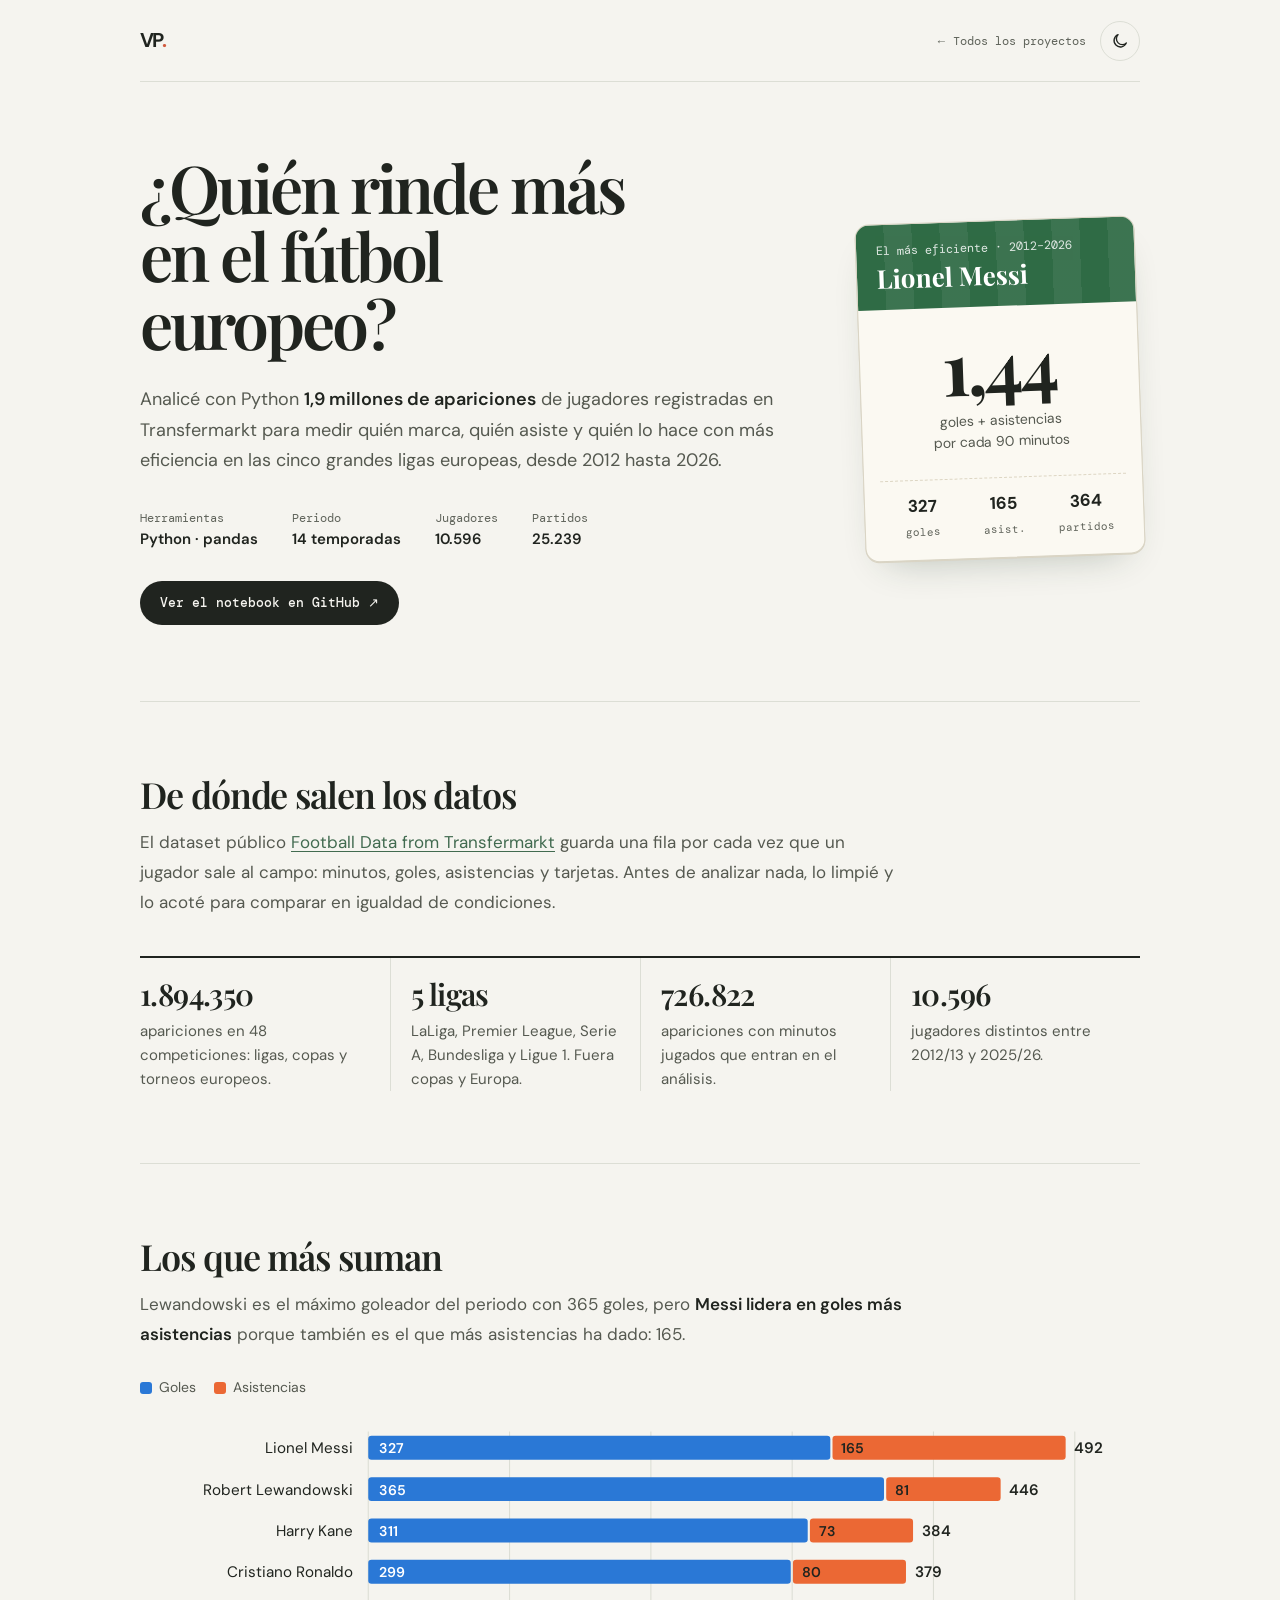
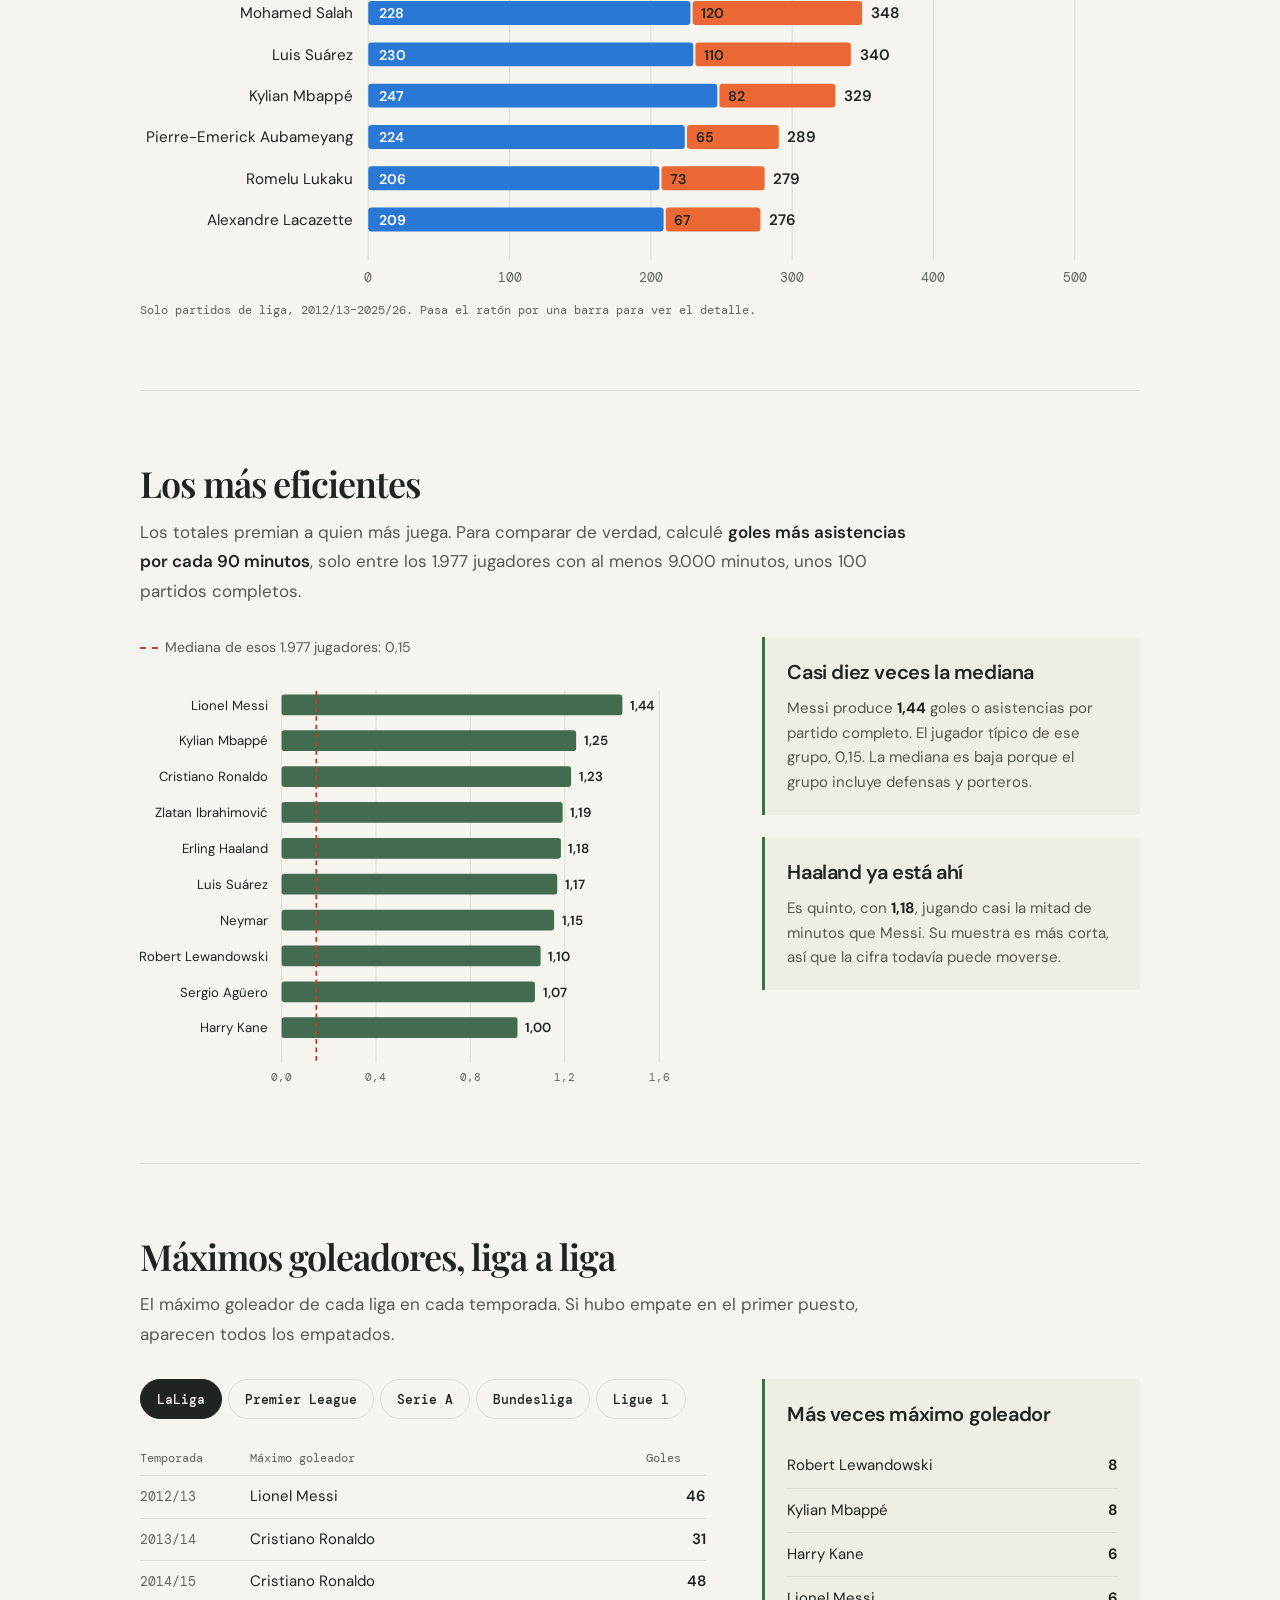
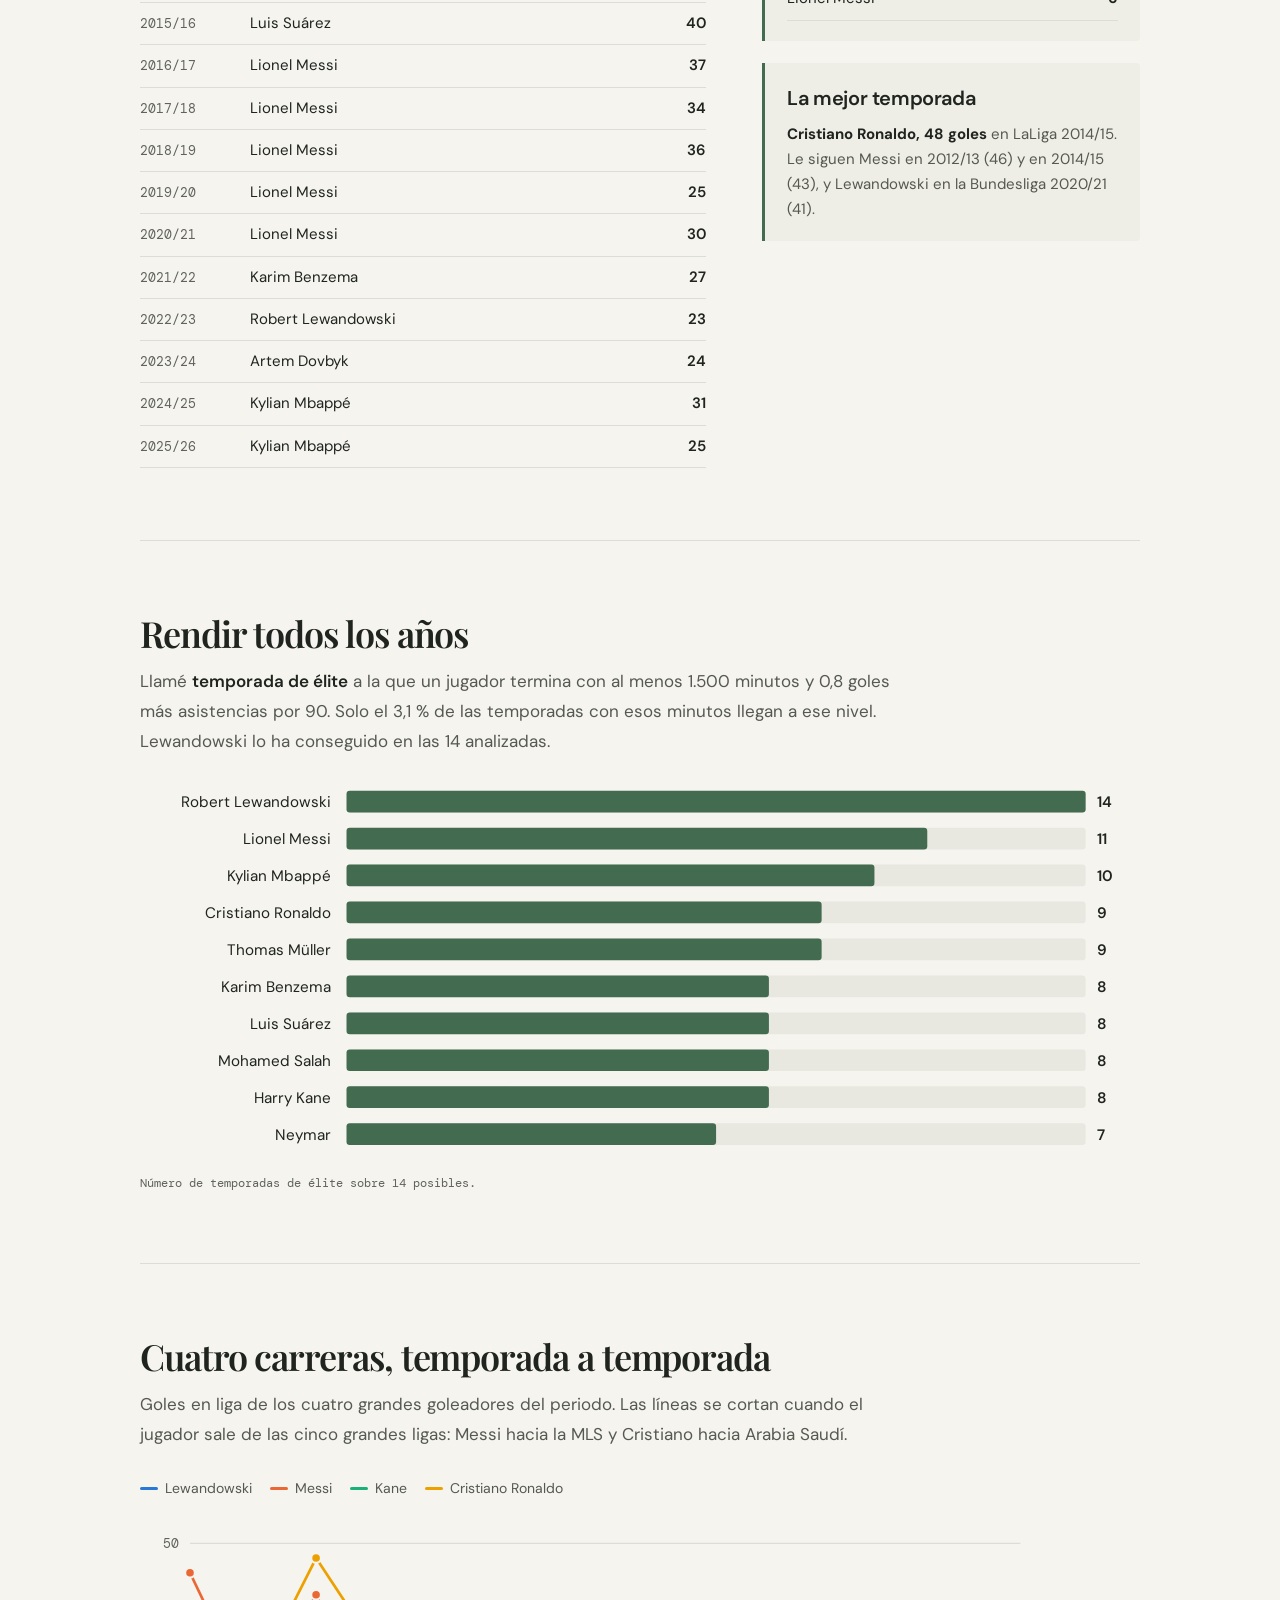
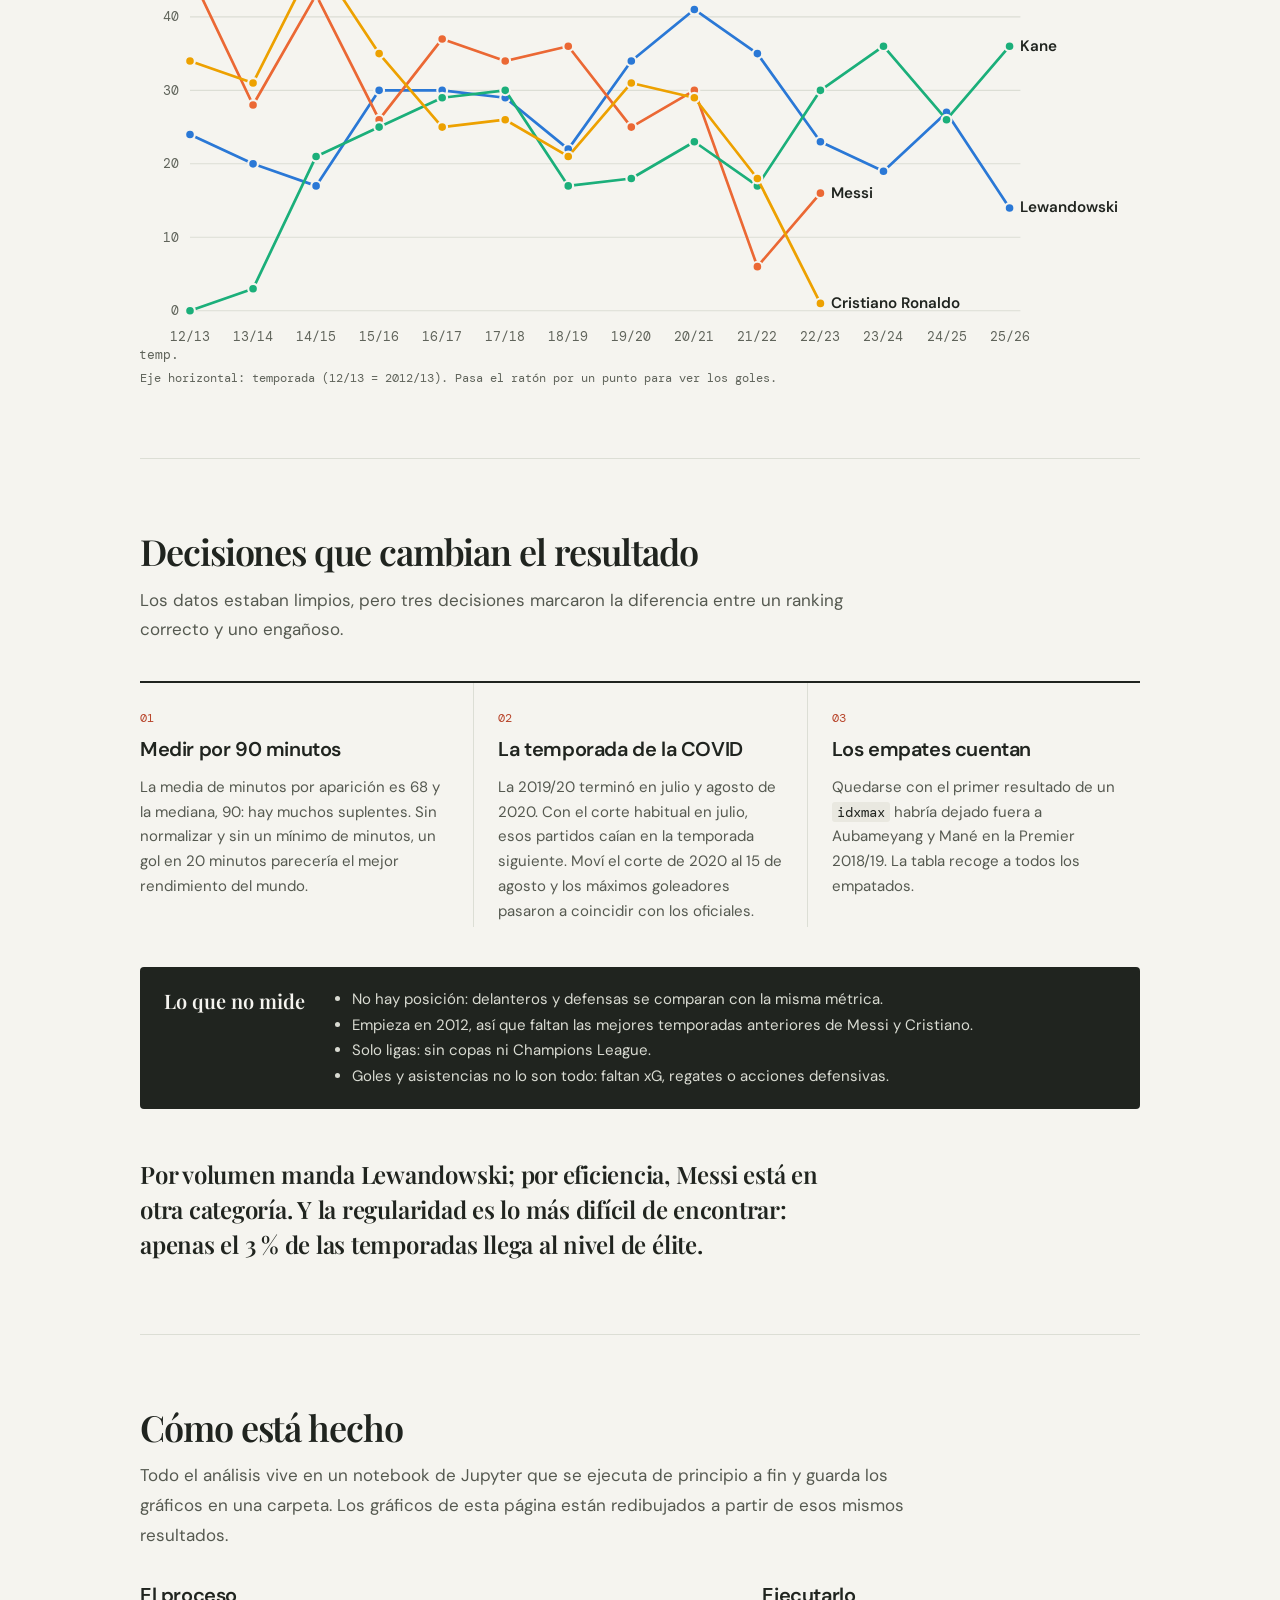
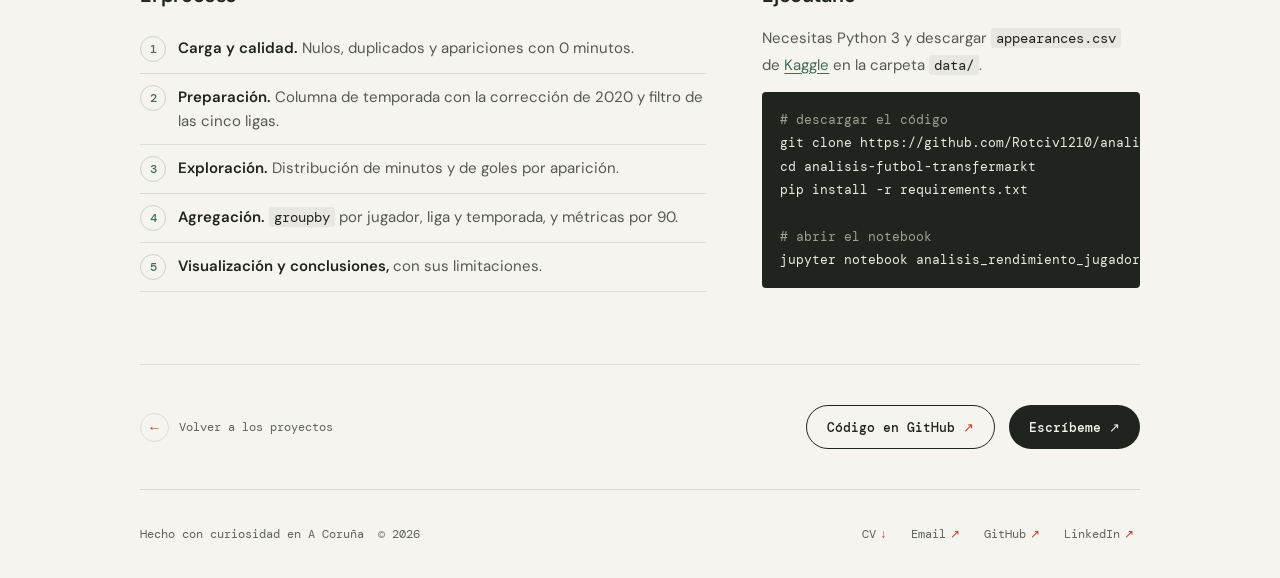
==== analisisfutbol/index.html @ 1b0c1c14 "Página del análisis de fútbol" ====
<!DOCTYPE html>
<html lang="es">
<head>
  <meta charset="UTF-8" />
  <meta name="viewport" content="width=device-width, initial-scale=1.0" />
  <meta name="theme-color" content="#f5f4ef" />
  <meta name="description" content="Análisis de datos en Python del rendimiento de los jugadores en las 5 grandes ligas europeas entre 2012 y 2026: goleadores, eficiencia por 90 minutos y regularidad." />
  <meta property="og:type" content="article" />
  <meta property="og:locale" content="es_ES" />
  <meta property="og:url" content="https://www.vpereira.dev/analisisfutbol/" />
  <meta property="og:title" content="¿Quién rinde más en el fútbol europeo? — Víctor Pereira" />
  <meta property="og:description" content="1,9 millones de apariciones de Transfermarkt analizadas con Python: goleadores, eficiencia por 90 minutos y regularidad en las 5 grandes ligas." />
  <meta name="twitter:card" content="summary" />
  <title>¿Quién rinde más en el fútbol europeo? — Víctor Pereira</title>
  <link rel="icon" href="/imagenes/favicon.png" type="image/png">
  <link rel="preconnect" href="https://fonts.googleapis.com">
  <link rel="preconnect" href="https://fonts.gstatic.com" crossorigin>
  <link href="https://fonts.googleapis.com/css2?family=DM+Mono:wght@400;500&family=DM+Sans:wght@400;500;600;700&family=Playfair+Display:wght@600;700&display=swap" rel="stylesheet">
  <link rel="stylesheet" href="/css/style.css">
  <script src="/js/tema.js"></script>
  <style>
    :root {
      --cesped: #2f6b45;       /* cabecera de la ficha */
      --c1: #2a78d6; --c2: #eb6834; --c3: #1baf7a; --c4: #eda100;  /* series de los gráficos */
      --ficha: #fbf9f2;
    }

    /* ---------- cabecera ---------- */
    .t-top .back { font: 12px var(--mono); color: var(--muted); text-decoration: none; display: inline-flex; align-items: center; gap: 8px; min-height: 44px; }
    .t-top .back:hover { color: var(--accent-strong); }
    .t-hero { display: grid; grid-template-columns: minmax(0, 1fr) 280px; gap: 56px; align-items: center; padding: 72px 0 76px; border-bottom: 1px solid var(--line); }
    .t-hero h1 { font: 600 clamp(42px, 6vw, 66px)/1.03 "Playfair Display", Georgia, serif; letter-spacing: -.045em; margin: 0; max-width: 13ch; }
    .t-hero .lead { margin-top: 26px; max-width: 56ch; color: var(--body); font-size: 18px; line-height: 1.7; }
    .t-hero .lead strong { color: var(--ink); font-weight: 600; }
    .facts { display: grid; grid-template-columns: repeat(4, auto); justify-content: start; gap: 6px 34px; margin-top: 34px; }
    .facts dt { font: 12px var(--mono); color: var(--muted); }
    .facts dd { font-size: 15px; font-weight: 600; margin-top: 2px; }
    .t-acciones { margin-top: 30px; display: flex; gap: 12px; flex-wrap: wrap; }

    /* ---------- la ficha del jugador ---------- */
    .ficha { width: 100%; max-width: 280px; background: var(--ficha); border: 1px solid #d9d4c4; border-radius: 14px; overflow: hidden; box-shadow: 0 1px 0 #d9d4c4, 0 18px 40px -22px #1d3a2855; transform: rotate(-2deg); }
    .ficha-cab { background: var(--cesped); color: #fff; padding: 18px 20px 16px; background-image: repeating-linear-gradient(90deg, transparent 0 28px, #ffffff10 28px 56px); }
    .ficha-cab small { display: block; font: 12px var(--mono); opacity: .85; }
    .ficha-cab b { display: block; font: 700 26px/1.1 "Playfair Display", Georgia, serif; margin-top: 6px; }
    .ficha-cuerpo { padding: 22px 20px 6px; text-align: center; color: #20241f; }
    .ficha-cuerpo .cifra { font: 700 74px/1 "Playfair Display", Georgia, serif; letter-spacing: -.04em; }
    .ficha-cuerpo p { font-size: 14px; color: #555950; margin-top: 8px; }
    .ficha-datos { display: grid; grid-template-columns: repeat(3, 1fr); margin: 18px 16px 16px; border-top: 1px dashed #ddd6c3; padding-top: 12px; text-align: center; }
    .ficha-datos b { display: block; font-size: 17px; color: #20241f; }
    .ficha-datos span { font: 11px var(--mono); color: #5f635a; }

    /* ---------- secciones ---------- */
    .t-sec { padding: 72px 0; border-bottom: 1px solid var(--line); }
    .t-sec > h2 { font: 600 36px/1.12 "Playfair Display", Georgia, serif; letter-spacing: -.03em; }
    .t-sec .intro-sec { margin-top: 14px; max-width: 64ch; color: var(--body); font-size: 17px; line-height: 1.75; }
    .t-sec .intro-sec strong { color: var(--ink); font-weight: 600; }
    .t-sec code { font: 14px var(--mono); background: #e9e8e0; padding: 1px 5px; border-radius: 3px; color: var(--ink); }
    .nota-graf { font: 12px var(--mono); color: var(--muted); margin-top: 10px; }
    .desliza { display: none; font: 12px var(--mono); color: var(--muted); margin-top: 18px; }
    .leyenda { display: flex; gap: 18px; flex-wrap: wrap; margin-top: 28px; font-size: 14px; color: var(--body); }
    .leyenda span { display: inline-flex; align-items: center; gap: 7px; }
    .leyenda i { width: 12px; height: 12px; border-radius: 3px; display: inline-block; }
    .leyenda i.linea { height: 3px; border-radius: 2px; width: 18px; }

    /* ---------- embudo de datos ---------- */
    .embudo { display: grid; grid-template-columns: repeat(4, 1fr); margin-top: 38px; border-top: 2px solid var(--ink); }
    .embudo div { padding: 20px 20px 0 0; }
    .embudo div + div { padding-left: 20px; border-left: 1px solid var(--line); }
    .embudo b { display: block; font: 600 30px/1.1 "Playfair Display", Georgia, serif; letter-spacing: -.02em; }
    .embudo p { margin-top: 8px; font-size: 15px; color: var(--body); line-height: 1.6; }

    /* ---------- gráficos ---------- */
    .grafico { display: block; width: 100%; height: auto; margin-top: 26px; overflow: visible; }
    .grafico text { font-family: "DM Sans", sans-serif; font-size: 14px; }
    .grafico .g-grid line { stroke: var(--line); stroke-width: 1; }
    .grafico .g-eje text, .grafico text.g-eje-tit { fill: var(--muted); font: 12px var(--mono); }
    .grafico .g-txt { fill: var(--ink); }
    .grafico .g-valor { fill: var(--ink); font-weight: 600; font-variant-numeric: tabular-nums; }
    .grafico .g-barra { fill: var(--green); }
    .grafico .g-pista { fill: #e9e8e0; }
    .grafico .g-hit { fill: transparent; }
    .grafico .g-fila:hover .g-hit { fill: #eeede6; }
    .grafico .g-mediana { stroke: var(--accent-strong); stroke-width: 2; stroke-dasharray: 5 4; }
    .grafico .s-goles { fill: var(--c1); }
    .grafico .s-asis { fill: var(--c2); }
    .grafico .g-dentro { fill: #fff; font-size: 13px; font-weight: 600; }
    .grafico .s-asis + .g-dentro + .g-dentro { fill: #20241f; }
    .serie path { fill: none; stroke-width: 2.5; stroke-linejoin: round; stroke-linecap: round; }
    .serie circle { stroke: var(--paper); stroke-width: 2; cursor: default; }
    .serie circle:hover { r: 7; }
    .serie .g-fin { font-weight: 600; fill: var(--ink); }
    .c1 path { stroke: var(--c1); } .c1 circle { fill: var(--c1); }
    .c2 path { stroke: var(--c2); } .c2 circle { fill: var(--c2); }
    .c3 path { stroke: var(--c3); } .c3 circle { fill: var(--c3); }
    .c4 path { stroke: var(--c4); } .c4 circle { fill: var(--c4); }
    .mediana-leyenda i { background: none; border-top: 2px dashed var(--accent-strong); height: 0; width: 18px; border-radius: 0; }

    .t-sec > .dos-col { margin-top: 30px; }
    .dos-col > div > :first-child { margin-top: 0; }
    .dos-col > * { min-width: 0; }
    .dos-col { display: grid; grid-template-columns: minmax(0, 1.5fr) minmax(0, 1fr); gap: 56px; align-items: start; }
    .apunte { margin-bottom: 22px; padding: 20px 22px; border-left: 3px solid var(--green); background: #eeede6; border-radius: 0 4px 4px 0; }
    .apunte h3 { font-size: 17px; font-weight: 600; }
    .apunte p { margin-top: 8px; color: var(--body); font-size: 15px; line-height: 1.65; }
    .apunte p strong { color: var(--ink); }

    /* ---------- pestañas de ligas ---------- */
    .tabs { display: flex; gap: 6px; flex-wrap: wrap; margin-top: 30px; }
    .tabs button { min-height: 40px; padding: 0 16px; border-radius: 999px; border: 1px solid var(--line); background: transparent; color: var(--ink); font: 500 13px var(--mono); cursor: pointer; transition: background .2s, border-color .2s, color .2s; }
    .tabs button:hover { border-color: var(--accent-strong); }
    .tabs button[aria-selected="true"] { background: var(--ink); border-color: var(--ink); color: var(--paper); }
    .tabs button:focus-visible, .panel:focus-visible { outline: 2px solid var(--accent-strong); outline-offset: 3px; }
    .panel { margin-top: 22px; }
    .js .panel-tit { display: none; }
    .panel-tit { font-size: 20px; font-weight: 600; margin-bottom: 6px; }
    .pichichis { width: 100%; border-collapse: collapse; font-size: 15px; }
    .pichichis th, .pichichis td { text-align: left; padding: 9px 12px 9px 0; border-bottom: 1px solid var(--line); }
    .pichichis thead th { font: 12px var(--mono); color: var(--muted); font-weight: 400; }
    .pichichis tbody th { font: 13px var(--mono); color: var(--muted); font-weight: 400; width: 110px; }
    .pichichis td:last-child { text-align: right; font-weight: 600; font-variant-numeric: tabular-nums; width: 60px; padding-right: 0; }
    .empate { font: 11px var(--mono); color: var(--accent-strong); border: 1px solid currentColor; border-radius: 2px; padding: 1px 5px; margin-left: 6px; vertical-align: 1px; }
    .ranking { list-style: none; margin-top: 14px; }
    .ranking li { display: flex; justify-content: space-between; padding: 10px 0; border-bottom: 1px solid var(--line); font-size: 15px; }
    .ranking b { font-variant-numeric: tabular-nums; }

    /* ---------- decisiones ---------- */
    .decisiones { display: grid; grid-template-columns: repeat(3, 1fr); margin-top: 36px; border-top: 2px solid var(--ink); }
    .decision { padding: 22px 24px 4px 0; }
    .decision + .decision { padding-left: 24px; border-left: 1px solid var(--line); }
    .decision .num { font: 12px var(--mono); color: var(--accent-strong); }
    .decision h3 { font-size: 20px; font-weight: 600; letter-spacing: -.02em; margin-top: 4px; }
    .decision p { margin-top: 10px; font-size: 15px; color: var(--body); line-height: 1.65; }
    .limites { margin-top: 40px; display: grid; grid-template-columns: 150px 1fr; gap: 20px; padding: 20px 24px; background: var(--ink); color: var(--paper); border-radius: 4px; }
    .limites b { font: 600 20px "Playfair Display", Georgia, serif; }
    .limites ul { padding-left: 18px; color: #d9dbd2; font-size: 15px; line-height: 1.7; }
    .conclusion { margin-top: 48px; font: 600 24px/1.45 "Playfair Display", Georgia, serif; letter-spacing: -.01em; max-width: 46ch; }

    /* ---------- cómo está hecho ---------- */
    .pasos-proc { list-style: none; counter-reset: p; margin-top: 14px; }
    .pasos-proc li { counter-increment: p; display: grid; grid-template-columns: 28px 1fr; gap: 10px; padding: 11px 0; border-bottom: 1px solid var(--line); font-size: 15px; line-height: 1.6; color: var(--body); }
    .pasos-proc li::before { content: counter(p); font: 500 12px var(--mono); color: var(--green); border: 1px solid #cbd5c8; border-radius: 50%; width: 24px; height: 24px; display: grid; place-items: center; }
    .pasos-proc strong { color: var(--ink); font-weight: 600; }
    .dos-col h3 { font-size: 20px; font-weight: 600; letter-spacing: -.02em; }
    pre.cmd { margin-top: 14px; background: var(--ink); color: #e9ebe3; border-radius: 4px; padding: 16px 18px; font: 13px/1.8 var(--mono); overflow-x: auto; }
    pre.cmd .c { color: #9aa093; }
    .enlace { color: var(--green); text-decoration: underline; text-underline-offset: 3px; }
    .enlace:hover { color: var(--accent-strong); }
    .t-foot-nav { padding: 40px 0; border-bottom: 1px solid var(--line); display: flex; justify-content: space-between; gap: 20px; flex-wrap: wrap; }

    /* ---------- modo oscuro ---------- */
    [data-theme="dark"] { --cesped: #2f6b45; --c1: #3987e5; --c2: #d95926; --c3: #199e70; --c4: #c98500; }
    [data-theme="dark"] .ficha { border-color: #2f3a31; box-shadow: 0 18px 40px -22px #000; }
    [data-theme="dark"] .t-sec code { background: #262a24; }
    [data-theme="dark"] .grafico .g-pista { fill: #22261f; }
    [data-theme="dark"] .grafico .g-fila:hover .g-hit { fill: #1c1f1b; }
    [data-theme="dark"] .apunte { background: #1c1f1b; }
    [data-theme="dark"] .limites { background: #1c1f1b; color: var(--ink); border: 1px solid var(--line); }
    [data-theme="dark"] .limites ul { color: var(--body); }
    [data-theme="dark"] pre.cmd { background: #0c0d0b; border: 1px solid var(--line); }
    [data-theme="dark"] .pasos-proc li::before { border-color: #3b4a3f; }

    @media (max-width: 860px) {
      .t-hero { grid-template-columns: 1fr; gap: 44px; padding: 52px 0 60px; }
      .t-hero .ficha { margin: 0 auto; max-width: 260px; }
      .facts { grid-template-columns: repeat(2, auto); }
      .embudo { grid-template-columns: 1fr 1fr; }
      .embudo div:nth-child(3) { padding-left: 0; border-left: 0; }
      .embudo div:nth-child(n+3) { border-top: 1px solid var(--line); margin-top: 18px; }
      .dos-col { grid-template-columns: minmax(0, 1fr); gap: 44px; }
      .decisiones { grid-template-columns: 1fr; }
      .decision + .decision { padding-left: 0; border-left: 0; border-top: 1px solid var(--line); }
      .decision { padding-bottom: 18px; }
      .limites { grid-template-columns: 1fr; gap: 6px; }
    }
    @media (max-width: 560px) {
      .t-sec { padding: 54px 0; }
      .t-sec > h2 { font-size: 30px; }
      .t-hero .lead { font-size: 17px; }
      .grafico-ancho { overflow-x: auto; -webkit-overflow-scrolling: touch; }
      .grafico-ancho .grafico { min-width: 720px; }
      .grafico-ancho.estrecho .grafico { min-width: 520px; }
      .desliza { display: block; }
    }
  </style>
</head>
<body>
  <main class="wrap">
    <nav class="topbar t-top" aria-label="Navegación principal">
      <a class="monogram" href="/" aria-label="Víctor Pereira, volver al portfolio">VP<span>.</span></a>
      <div class="topbar-right">
        <a class="back" href="/#proyectos"><span aria-hidden="true">←</span> Todos los proyectos</a>
        <button type="button" class="tema-btn" aria-pressed="false" aria-label="Cambiar a modo oscuro" title="Modo oscuro">
          <svg class="icono-luna" viewBox="0 0 24 24" fill="none" stroke="currentColor" stroke-width="1.8" stroke-linecap="round" stroke-linejoin="round" aria-hidden="true"><path d="M20.5 14.5A8.5 8.5 0 1 1 9.5 3.5a7 7 0 0 0 11 11z"/></svg>
          <svg class="icono-sol" viewBox="0 0 24 24" fill="none" stroke="currentColor" stroke-width="1.8" stroke-linecap="round" aria-hidden="true"><circle cx="12" cy="12" r="4.2"/><path d="M12 2.5v2.2M12 19.3v2.2M2.5 12h2.2M19.3 12h2.2M5.3 5.3l1.6 1.6M17.1 17.1l1.6 1.6M5.3 18.7l1.6-1.6M17.1 6.9l1.6-1.6"/></svg>
        </button>
      </div>
    </nav>

    <header class="t-hero">
      <div>
        <h1>¿Quién rinde más en el fútbol europeo?</h1>
        <p class="lead">Analicé con Python <strong>1,9 millones de apariciones</strong> de jugadores registradas en Transfermarkt para medir quién marca, quién asiste y quién lo hace con más eficiencia en las cinco grandes ligas europeas, desde 2012 hasta 2026.</p>
        <dl class="facts">
          <div><dt>Herramientas</dt><dd>Python · pandas</dd></div>
          <div><dt>Periodo</dt><dd>14 temporadas</dd></div>
          <div><dt>Jugadores</dt><dd>10.596</dd></div>
          <div><dt>Partidos</dt><dd>25.239</dd></div>
        </dl>
        <p class="t-acciones"><a class="btn-contact" href="https://github.com/Rotciv1210/analisis-futbol-transfermarkt" target="_blank" rel="noopener noreferrer">Ver el notebook en GitHub <span aria-hidden="true">↗</span></a></p>
      </div>
      <div class="ficha" role="img" aria-label="Ficha: Lionel Messi, 1,44 goles más asistencias por 90 minutos; 327 goles y 165 asistencias en 364 partidos">
        <div class="ficha-cab"><small>El más eficiente · 2012–2026</small><b>Lionel Messi</b></div>
        <div class="ficha-cuerpo">
          <div class="cifra">1,44</div>
          <p>goles + asistencias<br>por cada 90 minutos</p>
        </div>
        <div class="ficha-datos">
          <div><b>327</b><span>goles</span></div>
          <div><b>165</b><span>asist.</span></div>
          <div><b>364</b><span>partidos</span></div>
        </div>
      </div>
    </header>

    <section class="t-sec" aria-labelledby="datos-title">
      <h2 id="datos-title">De dónde salen los datos</h2>
      <p class="intro-sec">El dataset público <a class="enlace" href="https://www.kaggle.com/datasets/davidcariboo/player-scores" target="_blank" rel="noopener noreferrer">Football Data from Transfermarkt</a> guarda una fila por cada vez que un jugador sale al campo: minutos, goles, asistencias y tarjetas. Antes de analizar nada, lo limpié y lo acoté para comparar en igualdad de condiciones.</p>
      <div class="embudo">
        <div><b>1.894.350</b><p>apariciones en 48 competiciones: ligas, copas y torneos europeos.</p></div>
        <div><b>5 ligas</b><p>LaLiga, Premier League, Serie A, Bundesliga y Ligue 1. Fuera copas y Europa.</p></div>
        <div><b>726.822</b><p>apariciones con minutos jugados que entran en el análisis.</p></div>
        <div><b>10.596</b><p>jugadores distintos entre 2012/13 y 2025/26.</p></div>
      </div>
    </section>

    <section class="t-sec" aria-labelledby="totales-title">
      <h2 id="totales-title">Los que más suman</h2>
      <p class="intro-sec">Lewandowski es el máximo goleador del periodo con 365 goles, pero <strong>Messi lidera en goles más asistencias</strong> porque también es el que más asistencias ha dado: 165.</p>
      <div class="leyenda" aria-hidden="true"><span><i style="background:var(--c1)"></i>Goles</span><span><i style="background:var(--c2)"></i>Asistencias</span></div>
      <p class="desliza" aria-hidden="true">Desliza para ver el gráfico completo →</p>
      <div class="grafico-ancho"><svg class="grafico" viewBox="0 0 920 430" role="img" aria-labelledby="to-t to-d">
<title id="to-t">Los 10 jugadores con más goles más asistencias</title>
<desc id="to-d">Lionel Messi: 327 goles y 165 asistencias. Robert Lewandowski: 365 goles y 81 asistencias. Harry Kane: 311 goles y 73 asistencias. Cristiano Ronaldo: 299 goles y 80 asistencias. Mohamed Salah: 228 goles y 120 asistencias. Luis Suárez: 230 goles y 110 asistencias. Kylian Mbappé: 247 goles y 82 asistencias. Pierre-Emerick Aubameyang: 224 goles y 65 asistencias. Romelu Lukaku: 206 goles y 73 asistencias. Alexandre Lacazette: 209 goles y 67 asistencias.</desc>
<g class="g-grid">
<line x1="210.0" y1="6" x2="210.0" y2="400"/>
<line x1="340.0" y1="6" x2="340.0" y2="400"/>
<line x1="470.0" y1="6" x2="470.0" y2="400"/>
<line x1="600.0" y1="6" x2="600.0" y2="400"/>
<line x1="730.0" y1="6" x2="730.0" y2="400"/>
<line x1="860.0" y1="6" x2="860.0" y2="400"/>
</g><g class="g-eje" text-anchor="middle">
<text x="210.0" y="420">0</text>
<text x="340.0" y="420">100</text>
<text x="470.0" y="420">200</text>
<text x="600.0" y="420">300</text>
<text x="730.0" y="420">400</text>
<text x="860.0" y="420">500</text>
</g>
<g class="g-fila"><title>Lionel Messi: 327 goles + 165 asistencias = 492</title><rect class="g-hit" x="0" y="4" width="920" height="38"/><text class="g-txt" x="196" y="26" text-anchor="end">Lionel Messi</text><rect class="s-goles" x="210" y="10" width="425.1" height="22" rx="3"/><rect class="s-asis" x="637.1" y="10" width="214.5" height="22" rx="3"/><text class="g-dentro" x="220" y="26">327</text><text class="g-dentro" x="645.1" y="26">165</text><text class="g-valor" x="859.6" y="26">492</text></g>
<g class="g-fila"><title>Robert Lewandowski: 365 goles + 81 asistencias = 446</title><rect class="g-hit" x="0" y="42" width="920" height="38"/><text class="g-txt" x="196" y="64" text-anchor="end">Robert Lewandowski</text><rect class="s-goles" x="210" y="48" width="474.5" height="22" rx="3"/><rect class="s-asis" x="686.5" y="48" width="105.3" height="22" rx="3"/><text class="g-dentro" x="220" y="64">365</text><text class="g-dentro" x="694.5" y="64">81</text><text class="g-valor" x="799.8" y="64">446</text></g>
<g class="g-fila"><title>Harry Kane: 311 goles + 73 asistencias = 384</title><rect class="g-hit" x="0" y="80" width="920" height="38"/><text class="g-txt" x="196" y="102" text-anchor="end">Harry Kane</text><rect class="s-goles" x="210" y="86" width="404.3" height="22" rx="3"/><rect class="s-asis" x="616.3" y="86" width="94.9" height="22" rx="3"/><text class="g-dentro" x="220" y="102">311</text><text class="g-dentro" x="624.3" y="102">73</text><text class="g-valor" x="719.2" y="102">384</text></g>
<g class="g-fila"><title>Cristiano Ronaldo: 299 goles + 80 asistencias = 379</title><rect class="g-hit" x="0" y="118" width="920" height="38"/><text class="g-txt" x="196" y="140" text-anchor="end">Cristiano Ronaldo</text><rect class="s-goles" x="210" y="124" width="388.7" height="22" rx="3"/><rect class="s-asis" x="600.7" y="124" width="104.0" height="22" rx="3"/><text class="g-dentro" x="220" y="140">299</text><text class="g-dentro" x="608.7" y="140">80</text><text class="g-valor" x="712.7" y="140">379</text></g>
<g class="g-fila"><title>Mohamed Salah: 228 goles + 120 asistencias = 348</title><rect class="g-hit" x="0" y="156" width="920" height="38"/><text class="g-txt" x="196" y="178" text-anchor="end">Mohamed Salah</text><rect class="s-goles" x="210" y="162" width="296.4" height="22" rx="3"/><rect class="s-asis" x="508.4" y="162" width="156.0" height="22" rx="3"/><text class="g-dentro" x="220" y="178">228</text><text class="g-dentro" x="516.4" y="178">120</text><text class="g-valor" x="672.4" y="178">348</text></g>
<g class="g-fila"><title>Luis Suárez: 230 goles + 110 asistencias = 340</title><rect class="g-hit" x="0" y="194" width="920" height="38"/><text class="g-txt" x="196" y="216" text-anchor="end">Luis Suárez</text><rect class="s-goles" x="210" y="200" width="299.0" height="22" rx="3"/><rect class="s-asis" x="511.0" y="200" width="143.0" height="22" rx="3"/><text class="g-dentro" x="220" y="216">230</text><text class="g-dentro" x="519.0" y="216">110</text><text class="g-valor" x="662.0" y="216">340</text></g>
<g class="g-fila"><title>Kylian Mbappé: 247 goles + 82 asistencias = 329</title><rect class="g-hit" x="0" y="232" width="920" height="38"/><text class="g-txt" x="196" y="254" text-anchor="end">Kylian Mbappé</text><rect class="s-goles" x="210" y="238" width="321.1" height="22" rx="3"/><rect class="s-asis" x="533.1" y="238" width="106.6" height="22" rx="3"/><text class="g-dentro" x="220" y="254">247</text><text class="g-dentro" x="541.1" y="254">82</text><text class="g-valor" x="647.7" y="254">329</text></g>
<g class="g-fila"><title>Pierre-Emerick Aubameyang: 224 goles + 65 asistencias = 289</title><rect class="g-hit" x="0" y="270" width="920" height="38"/><text class="g-txt" x="196" y="292" text-anchor="end">Pierre-Emerick Aubameyang</text><rect class="s-goles" x="210" y="276" width="291.2" height="22" rx="3"/><rect class="s-asis" x="503.2" y="276" width="84.5" height="22" rx="3"/><text class="g-dentro" x="220" y="292">224</text><text class="g-dentro" x="511.2" y="292">65</text><text class="g-valor" x="595.7" y="292">289</text></g>
<g class="g-fila"><title>Romelu Lukaku: 206 goles + 73 asistencias = 279</title><rect class="g-hit" x="0" y="308" width="920" height="38"/><text class="g-txt" x="196" y="330" text-anchor="end">Romelu Lukaku</text><rect class="s-goles" x="210" y="314" width="267.8" height="22" rx="3"/><rect class="s-asis" x="479.8" y="314" width="94.9" height="22" rx="3"/><text class="g-dentro" x="220" y="330">206</text><text class="g-dentro" x="487.8" y="330">73</text><text class="g-valor" x="582.7" y="330">279</text></g>
<g class="g-fila"><title>Alexandre Lacazette: 209 goles + 67 asistencias = 276</title><rect class="g-hit" x="0" y="346" width="920" height="38"/><text class="g-txt" x="196" y="368" text-anchor="end">Alexandre Lacazette</text><rect class="s-goles" x="210" y="352" width="271.7" height="22" rx="3"/><rect class="s-asis" x="483.7" y="352" width="87.1" height="22" rx="3"/><text class="g-dentro" x="220" y="368">209</text><text class="g-dentro" x="491.7" y="368">67</text><text class="g-valor" x="578.8" y="368">276</text></g>
</svg></div>
      <p class="nota-graf">Solo partidos de liga, 2012/13–2025/26. Pasa el ratón por una barra para ver el detalle.</p>
    </section>

    <section class="t-sec" aria-labelledby="eficiencia-title">
      <h2 id="eficiencia-title">Los más eficientes</h2>
      <p class="intro-sec">Los totales premian a quien más juega. Para comparar de verdad, calculé <strong>goles más asistencias por cada 90 minutos</strong>, solo entre los 1.977 jugadores con al menos 9.000 minutos, unos 100 partidos completos.</p>
      <div class="dos-col">
        <div>
          <div class="leyenda" aria-hidden="true"><span class="mediana-leyenda"><i></i>Mediana de esos 1.977 jugadores: 0,15</span></div>
          <p class="desliza" aria-hidden="true">Desliza para ver el gráfico completo →</p>
          <div class="grafico-ancho estrecho"><svg class="grafico" viewBox="0 0 600 430" role="img" aria-labelledby="ef-t ef-d">
<title id="ef-t">Los 10 jugadores más eficientes en goles más asistencias por 90 minutos</title>
<desc id="ef-d">Lionel Messi: 1,44. Kylian Mbappé: 1,25. Cristiano Ronaldo: 1,23. Zlatan Ibrahimović: 1,19. Erling Haaland: 1,18. Luis Suárez: 1,17. Neymar: 1,15. Robert Lewandowski: 1,10. Sergio Agüero: 1,07. Harry Kane: 1,00. Mediana de los 1.977 jugadores con al menos 9.000 minutos: 0,15.</desc>
<g class="g-grid">
<line x1="150.0" y1="6" x2="150.0" y2="400"/>
<line x1="250.0" y1="6" x2="250.0" y2="400"/>
<line x1="350.0" y1="6" x2="350.0" y2="400"/>
<line x1="450.0" y1="6" x2="450.0" y2="400"/>
<line x1="550.0" y1="6" x2="550.0" y2="400"/>
</g><g class="g-eje" text-anchor="middle">
<text x="150.0" y="420">0,0</text>
<text x="250.0" y="420">0,4</text>
<text x="350.0" y="420">0,8</text>
<text x="450.0" y="420">1,2</text>
<text x="550.0" y="420">1,6</text>
</g>
<g class="g-fila"><title>Lionel Messi: 1,44 G+A por 90 · 327 goles y 165 asistencias en 30.667 minutos</title><rect class="g-hit" x="0" y="4" width="600" height="38"/><text class="g-txt" x="136" y="26" text-anchor="end">Lionel Messi</text><rect class="g-barra g-destacada" x="150" y="10" width="361.0" height="22" rx="3"/><text class="g-valor" x="519.0" y="26">1,44</text></g>
<g class="g-fila"><title>Kylian Mbappé: 1,25 G+A por 90 · 247 goles y 82 asistencias en 23.728 minutos</title><rect class="g-hit" x="0" y="42" width="600" height="38"/><text class="g-txt" x="136" y="64" text-anchor="end">Kylian Mbappé</text><rect class="g-barra" x="150" y="48" width="312.0" height="22" rx="3"/><text class="g-valor" x="470.0" y="64">1,25</text></g>
<g class="g-fila"><title>Cristiano Ronaldo: 1,23 G+A por 90 · 299 goles y 80 asistencias en 27.801 minutos</title><rect class="g-hit" x="0" y="80" width="600" height="38"/><text class="g-txt" x="136" y="102" text-anchor="end">Cristiano Ronaldo</text><rect class="g-barra" x="150" y="86" width="306.7" height="22" rx="3"/><text class="g-valor" x="464.7" y="102">1,23</text></g>
<g class="g-fila"><title>Zlatan Ibrahimović: 1,19 G+A por 90 · 164 goles y 59 asistencias en 16.852 minutos</title><rect class="g-hit" x="0" y="118" width="600" height="38"/><text class="g-txt" x="136" y="140" text-anchor="end">Zlatan Ibrahimović</text><rect class="g-barra" x="150" y="124" width="297.7" height="22" rx="3"/><text class="g-valor" x="455.7" y="140">1,19</text></g>
<g class="g-fila"><title>Erling Haaland: 1,18 G+A por 90 · 174 goles y 42 asistencias en 16.425 minutos</title><rect class="g-hit" x="0" y="156" width="600" height="38"/><text class="g-txt" x="136" y="178" text-anchor="end">Erling Haaland</text><rect class="g-barra" x="150" y="162" width="295.9" height="22" rx="3"/><text class="g-valor" x="453.9" y="178">1,18</text></g>
<g class="g-fila"><title>Luis Suárez: 1,17 G+A por 90 · 230 goles y 110 asistencias en 26.200 minutos</title><rect class="g-hit" x="0" y="194" width="600" height="38"/><text class="g-txt" x="136" y="216" text-anchor="end">Luis Suárez</text><rect class="g-barra" x="150" y="200" width="292.0" height="22" rx="3"/><text class="g-valor" x="450.0" y="216">1,17</text></g>
<g class="g-fila"><title>Neymar: 1,15 G+A por 90 · 150 goles y 99 asistencias en 19.408 minutos</title><rect class="g-hit" x="0" y="232" width="600" height="38"/><text class="g-txt" x="136" y="254" text-anchor="end">Neymar</text><rect class="g-barra" x="150" y="238" width="288.7" height="22" rx="3"/><text class="g-valor" x="446.7" y="254">1,15</text></g>
<g class="g-fila"><title>Robert Lewandowski: 1,10 G+A por 90 · 365 goles y 81 asistencias en 36.568 minutos</title><rect class="g-hit" x="0" y="270" width="600" height="38"/><text class="g-txt" x="136" y="292" text-anchor="end">Robert Lewandowski</text><rect class="g-barra" x="150" y="276" width="274.4" height="22" rx="3"/><text class="g-valor" x="432.4" y="292">1,10</text></g>
<g class="g-fila"><title>Sergio Agüero: 1,07 G+A por 90 · 161 goles y 45 asistencias en 17.268 minutos</title><rect class="g-hit" x="0" y="308" width="600" height="38"/><text class="g-txt" x="136" y="330" text-anchor="end">Sergio Agüero</text><rect class="g-barra" x="150" y="314" width="268.4" height="22" rx="3"/><text class="g-valor" x="426.4" y="330">1,07</text></g>
<g class="g-fila"><title>Harry Kane: 1,00 G+A por 90 · 311 goles y 73 asistencias en 34.569 minutos</title><rect class="g-hit" x="0" y="346" width="600" height="38"/><text class="g-txt" x="136" y="368" text-anchor="end">Harry Kane</text><rect class="g-barra" x="150" y="352" width="249.9" height="22" rx="3"/><text class="g-valor" x="407.9" y="368">1,00</text></g>
<line class="g-mediana" x1="186.8" y1="6" x2="186.8" y2="400"/>
</svg></div>
        </div>
        <div>
          <div class="apunte">
            <h3>Casi diez veces la mediana</h3>
            <p>Messi produce <strong>1,44</strong> goles o asistencias por partido completo. El jugador típico de ese grupo, 0,15. La mediana es baja porque el grupo incluye defensas y porteros.</p>
          </div>
          <div class="apunte">
            <h3>Haaland ya está ahí</h3>
            <p>Es quinto, con <strong>1,18</strong>, jugando casi la mitad de minutos que Messi. Su muestra es más corta, así que la cifra todavía puede moverse.</p>
          </div>
        </div>
      </div>
    </section>

    <section class="t-sec" aria-labelledby="pichichi-title">
      <h2 id="pichichi-title">Máximos goleadores, liga a liga</h2>
      <p class="intro-sec">El máximo goleador de cada liga en cada temporada. Si hubo empate en el primer puesto, aparecen todos los empatados.</p>
      <div class="dos-col">
        <div><div class="tabs" role="tablist" aria-label="Liga" hidden><button type="button" role="tab" id="tab-0" aria-controls="panel-0" aria-selected="true">LaLiga</button><button type="button" role="tab" id="tab-1" aria-controls="panel-1" aria-selected="false" tabindex="-1">Premier League</button><button type="button" role="tab" id="tab-2" aria-controls="panel-2" aria-selected="false" tabindex="-1">Serie A</button><button type="button" role="tab" id="tab-3" aria-controls="panel-3" aria-selected="false" tabindex="-1">Bundesliga</button><button type="button" role="tab" id="tab-4" aria-controls="panel-4" aria-selected="false" tabindex="-1">Ligue 1</button></div><div class="panel" role="tabpanel" id="panel-0" aria-labelledby="tab-0" tabindex="0"><h3 class="panel-tit">LaLiga</h3><table class="pichichis"><thead><tr><th scope="col">Temporada</th><th scope="col">Máximo goleador</th><th scope="col">Goles</th></tr></thead><tbody><tr><th scope="row">2012/13</th><td>Lionel Messi</td><td>46</td></tr><tr><th scope="row">2013/14</th><td>Cristiano Ronaldo</td><td>31</td></tr><tr><th scope="row">2014/15</th><td>Cristiano Ronaldo</td><td>48</td></tr><tr><th scope="row">2015/16</th><td>Luis Suárez</td><td>40</td></tr><tr><th scope="row">2016/17</th><td>Lionel Messi</td><td>37</td></tr><tr><th scope="row">2017/18</th><td>Lionel Messi</td><td>34</td></tr><tr><th scope="row">2018/19</th><td>Lionel Messi</td><td>36</td></tr><tr><th scope="row">2019/20</th><td>Lionel Messi</td><td>25</td></tr><tr><th scope="row">2020/21</th><td>Lionel Messi</td><td>30</td></tr><tr><th scope="row">2021/22</th><td>Karim Benzema</td><td>27</td></tr><tr><th scope="row">2022/23</th><td>Robert Lewandowski</td><td>23</td></tr><tr><th scope="row">2023/24</th><td>Artem Dovbyk</td><td>24</td></tr><tr><th scope="row">2024/25</th><td>Kylian Mbappé</td><td>31</td></tr><tr><th scope="row">2025/26</th><td>Kylian Mbappé</td><td>25</td></tr></tbody></table></div><div class="panel" role="tabpanel" id="panel-1" aria-labelledby="tab-1" tabindex="0"><h3 class="panel-tit">Premier League</h3><table class="pichichis"><thead><tr><th scope="col">Temporada</th><th scope="col">Máximo goleador</th><th scope="col">Goles</th></tr></thead><tbody><tr><th scope="row">2012/13</th><td>Robin van Persie</td><td>26</td></tr><tr><th scope="row">2013/14</th><td>Luis Suárez</td><td>31</td></tr><tr><th scope="row">2014/15</th><td>Sergio Agüero</td><td>26</td></tr><tr><th scope="row">2015/16</th><td>Harry Kane</td><td>25</td></tr><tr><th scope="row">2016/17</th><td>Harry Kane</td><td>29</td></tr><tr><th scope="row">2017/18</th><td>Mohamed Salah</td><td>32</td></tr><tr><th scope="row">2018/19</th><td>Mohamed Salah / Pierre-Emerick Aubameyang / Sadio Mané <span class="empate">empate</span></td><td>22</td></tr><tr><th scope="row">2019/20</th><td>Jamie Vardy</td><td>23</td></tr><tr><th scope="row">2020/21</th><td>Harry Kane</td><td>23</td></tr><tr><th scope="row">2021/22</th><td>Heung-min Son / Mohamed Salah <span class="empate">empate</span></td><td>23</td></tr><tr><th scope="row">2022/23</th><td>Erling Haaland</td><td>36</td></tr><tr><th scope="row">2023/24</th><td>Erling Haaland</td><td>27</td></tr><tr><th scope="row">2024/25</th><td>Mohamed Salah</td><td>29</td></tr><tr><th scope="row">2025/26</th><td>Erling Haaland</td><td>27</td></tr></tbody></table></div><div class="panel" role="tabpanel" id="panel-2" aria-labelledby="tab-2" tabindex="0"><h3 class="panel-tit">Serie A</h3><table class="pichichis"><thead><tr><th scope="col">Temporada</th><th scope="col">Máximo goleador</th><th scope="col">Goles</th></tr></thead><tbody><tr><th scope="row">2012/13</th><td>Edinson Cavani</td><td>29</td></tr><tr><th scope="row">2013/14</th><td>Ciro Immobile</td><td>22</td></tr><tr><th scope="row">2014/15</th><td>Luca Toni / Mauro Icardi <span class="empate">empate</span></td><td>22</td></tr><tr><th scope="row">2015/16</th><td>Gonzalo Higuaín</td><td>36</td></tr><tr><th scope="row">2016/17</th><td>Edin Dzeko</td><td>29</td></tr><tr><th scope="row">2017/18</th><td>Ciro Immobile / Mauro Icardi <span class="empate">empate</span></td><td>29</td></tr><tr><th scope="row">2018/19</th><td>Fabio Quagliarella</td><td>26</td></tr><tr><th scope="row">2019/20</th><td>Ciro Immobile</td><td>36</td></tr><tr><th scope="row">2020/21</th><td>Cristiano Ronaldo</td><td>29</td></tr><tr><th scope="row">2021/22</th><td>Ciro Immobile</td><td>27</td></tr><tr><th scope="row">2022/23</th><td>Victor Osimhen</td><td>26</td></tr><tr><th scope="row">2023/24</th><td>Lautaro Martínez</td><td>24</td></tr><tr><th scope="row">2024/25</th><td>Mateo Retegui</td><td>25</td></tr><tr><th scope="row">2025/26</th><td>Lautaro Martínez</td><td>17</td></tr></tbody></table></div><div class="panel" role="tabpanel" id="panel-3" aria-labelledby="tab-3" tabindex="0"><h3 class="panel-tit">Bundesliga</h3><table class="pichichis"><thead><tr><th scope="col">Temporada</th><th scope="col">Máximo goleador</th><th scope="col">Goles</th></tr></thead><tbody><tr><th scope="row">2012/13</th><td>Stefan Kießling</td><td>25</td></tr><tr><th scope="row">2013/14</th><td>Robert Lewandowski</td><td>20</td></tr><tr><th scope="row">2014/15</th><td>Alexander Meier</td><td>19</td></tr><tr><th scope="row">2015/16</th><td>Robert Lewandowski</td><td>30</td></tr><tr><th scope="row">2016/17</th><td>Pierre-Emerick Aubameyang</td><td>31</td></tr><tr><th scope="row">2017/18</th><td>Robert Lewandowski</td><td>29</td></tr><tr><th scope="row">2018/19</th><td>Robert Lewandowski</td><td>22</td></tr><tr><th scope="row">2019/20</th><td>Robert Lewandowski</td><td>34</td></tr><tr><th scope="row">2020/21</th><td>Robert Lewandowski</td><td>41</td></tr><tr><th scope="row">2021/22</th><td>Robert Lewandowski</td><td>35</td></tr><tr><th scope="row">2022/23</th><td>Christopher Nkunku / Niclas Füllkrug <span class="empate">empate</span></td><td>16</td></tr><tr><th scope="row">2023/24</th><td>Harry Kane</td><td>36</td></tr><tr><th scope="row">2024/25</th><td>Harry Kane</td><td>26</td></tr><tr><th scope="row">2025/26</th><td>Harry Kane</td><td>36</td></tr></tbody></table></div><div class="panel" role="tabpanel" id="panel-4" aria-labelledby="tab-4" tabindex="0"><h3 class="panel-tit">Ligue 1</h3><table class="pichichis"><thead><tr><th scope="col">Temporada</th><th scope="col">Máximo goleador</th><th scope="col">Goles</th></tr></thead><tbody><tr><th scope="row">2012/13</th><td>Zlatan Ibrahimović</td><td>30</td></tr><tr><th scope="row">2013/14</th><td>Zlatan Ibrahimović</td><td>26</td></tr><tr><th scope="row">2014/15</th><td>Alexandre Lacazette</td><td>27</td></tr><tr><th scope="row">2015/16</th><td>Zlatan Ibrahimović</td><td>38</td></tr><tr><th scope="row">2016/17</th><td>Edinson Cavani</td><td>35</td></tr><tr><th scope="row">2017/18</th><td>Edinson Cavani</td><td>28</td></tr><tr><th scope="row">2018/19</th><td>Kylian Mbappé</td><td>33</td></tr><tr><th scope="row">2019/20</th><td>Kylian Mbappé / Wissam Ben Yedder <span class="empate">empate</span></td><td>18</td></tr><tr><th scope="row">2020/21</th><td>Kylian Mbappé</td><td>27</td></tr><tr><th scope="row">2021/22</th><td>Kylian Mbappé</td><td>28</td></tr><tr><th scope="row">2022/23</th><td>Kylian Mbappé</td><td>29</td></tr><tr><th scope="row">2023/24</th><td>Kylian Mbappé</td><td>27</td></tr><tr><th scope="row">2024/25</th><td>Mason Greenwood / Ousmane Dembélé <span class="empate">empate</span></td><td>21</td></tr><tr><th scope="row">2025/26</th><td>Estéban Lepaul</td><td>21</td></tr></tbody></table></div></div>
        <div>
          <div class="apunte">
            <h3>Más veces máximo goleador</h3>
            <ol class="ranking">
              <li><span>Robert Lewandowski</span><b>8</b></li>
              <li><span>Kylian Mbappé</span><b>8</b></li>
              <li><span>Harry Kane</span><b>6</b></li>
              <li><span>Lionel Messi</span><b>6</b></li>
            </ol>
          </div>
          <div class="apunte">
            <h3>La mejor temporada</h3>
            <p><strong>Cristiano Ronaldo, 48 goles</strong> en LaLiga 2014/15. Le siguen Messi en 2012/13 (46) y en 2014/15 (43), y Lewandowski en la Bundesliga 2020/21 (41).</p>
          </div>
        </div>
      </div>
    </section>

    <section class="t-sec" aria-labelledby="regular-title">
      <h2 id="regular-title">Rendir todos los años</h2>
      <p class="intro-sec">Llamé <strong>temporada de élite</strong> a la que un jugador termina con al menos 1.500 minutos y 0,8 goles más asistencias por 90. Solo el 3,1 % de las temporadas con esos minutos llegan a ese nivel. Lewandowski lo ha conseguido en las 14 analizadas.</p>
      <p class="desliza" aria-hidden="true">Desliza para ver el gráfico completo →</p>
      <div class="grafico-ancho"><svg class="grafico" viewBox="0 0 920 352" role="img" aria-labelledby="re-t re-d">
<title id="re-t">Jugadores con más temporadas de élite</title>
<desc id="re-d">Robert Lewandowski: 14 temporadas. Lionel Messi: 11 temporadas. Kylian Mbappé: 10 temporadas. Cristiano Ronaldo: 9 temporadas. Thomas Müller: 9 temporadas. Karim Benzema: 8 temporadas. Luis Suárez: 8 temporadas. Mohamed Salah: 8 temporadas. Harry Kane: 8 temporadas. Neymar: 7 temporadas.</desc>
<g class="g-fila"><title>Robert Lewandowski: 14 de 14 temporadas de élite</title><rect class="g-hit" x="0" y="2" width="920" height="34"/><text class="g-txt" x="176" y="23" text-anchor="end">Robert Lewandowski</text><rect class="g-pista" x="190" y="8" width="680.0" height="20" rx="3"/><rect class="g-barra g-destacada" x="190" y="8" width="680.0" height="20" rx="3"/><text class="g-valor" x="880.0" y="23">14</text></g>
<g class="g-fila"><title>Lionel Messi: 11 de 14 temporadas de élite</title><rect class="g-hit" x="0" y="36" width="920" height="34"/><text class="g-txt" x="176" y="57" text-anchor="end">Lionel Messi</text><rect class="g-pista" x="190" y="42" width="680.0" height="20" rx="3"/><rect class="g-barra" x="190" y="42" width="534.3" height="20" rx="3"/><text class="g-valor" x="880.0" y="57">11</text></g>
<g class="g-fila"><title>Kylian Mbappé: 10 de 14 temporadas de élite</title><rect class="g-hit" x="0" y="70" width="920" height="34"/><text class="g-txt" x="176" y="91" text-anchor="end">Kylian Mbappé</text><rect class="g-pista" x="190" y="76" width="680.0" height="20" rx="3"/><rect class="g-barra" x="190" y="76" width="485.7" height="20" rx="3"/><text class="g-valor" x="880.0" y="91">10</text></g>
<g class="g-fila"><title>Cristiano Ronaldo: 9 de 14 temporadas de élite</title><rect class="g-hit" x="0" y="104" width="920" height="34"/><text class="g-txt" x="176" y="125" text-anchor="end">Cristiano Ronaldo</text><rect class="g-pista" x="190" y="110" width="680.0" height="20" rx="3"/><rect class="g-barra" x="190" y="110" width="437.1" height="20" rx="3"/><text class="g-valor" x="880.0" y="125">9</text></g>
<g class="g-fila"><title>Thomas Müller: 9 de 14 temporadas de élite</title><rect class="g-hit" x="0" y="138" width="920" height="34"/><text class="g-txt" x="176" y="159" text-anchor="end">Thomas Müller</text><rect class="g-pista" x="190" y="144" width="680.0" height="20" rx="3"/><rect class="g-barra" x="190" y="144" width="437.1" height="20" rx="3"/><text class="g-valor" x="880.0" y="159">9</text></g>
<g class="g-fila"><title>Karim Benzema: 8 de 14 temporadas de élite</title><rect class="g-hit" x="0" y="172" width="920" height="34"/><text class="g-txt" x="176" y="193" text-anchor="end">Karim Benzema</text><rect class="g-pista" x="190" y="178" width="680.0" height="20" rx="3"/><rect class="g-barra" x="190" y="178" width="388.6" height="20" rx="3"/><text class="g-valor" x="880.0" y="193">8</text></g>
<g class="g-fila"><title>Luis Suárez: 8 de 14 temporadas de élite</title><rect class="g-hit" x="0" y="206" width="920" height="34"/><text class="g-txt" x="176" y="227" text-anchor="end">Luis Suárez</text><rect class="g-pista" x="190" y="212" width="680.0" height="20" rx="3"/><rect class="g-barra" x="190" y="212" width="388.6" height="20" rx="3"/><text class="g-valor" x="880.0" y="227">8</text></g>
<g class="g-fila"><title>Mohamed Salah: 8 de 14 temporadas de élite</title><rect class="g-hit" x="0" y="240" width="920" height="34"/><text class="g-txt" x="176" y="261" text-anchor="end">Mohamed Salah</text><rect class="g-pista" x="190" y="246" width="680.0" height="20" rx="3"/><rect class="g-barra" x="190" y="246" width="388.6" height="20" rx="3"/><text class="g-valor" x="880.0" y="261">8</text></g>
<g class="g-fila"><title>Harry Kane: 8 de 14 temporadas de élite</title><rect class="g-hit" x="0" y="274" width="920" height="34"/><text class="g-txt" x="176" y="295" text-anchor="end">Harry Kane</text><rect class="g-pista" x="190" y="280" width="680.0" height="20" rx="3"/><rect class="g-barra" x="190" y="280" width="388.6" height="20" rx="3"/><text class="g-valor" x="880.0" y="295">8</text></g>
<g class="g-fila"><title>Neymar: 7 de 14 temporadas de élite</title><rect class="g-hit" x="0" y="308" width="920" height="34"/><text class="g-txt" x="176" y="329" text-anchor="end">Neymar</text><rect class="g-pista" x="190" y="314" width="680.0" height="20" rx="3"/><rect class="g-barra" x="190" y="314" width="340.0" height="20" rx="3"/><text class="g-valor" x="880.0" y="329">7</text></g>
</svg></div>
      <p class="nota-graf">Número de temporadas de élite sobre 14 posibles.</p>
    </section>

    <section class="t-sec" aria-labelledby="carreras-title">
      <h2 id="carreras-title">Cuatro carreras, temporada a temporada</h2>
      <p class="intro-sec">Goles en liga de los cuatro grandes goleadores del periodo. Las líneas se cortan cuando el jugador sale de las cinco grandes ligas: Messi hacia la MLS y Cristiano hacia Arabia Saudí.</p>
      <div class="leyenda" aria-hidden="true"><span><i class="linea" style="background:var(--c1)"></i>Lewandowski</span><span><i class="linea" style="background:var(--c2)"></i>Messi</span><span><i class="linea" style="background:var(--c3)"></i>Kane</span><span><i class="linea" style="background:var(--c4)"></i>Cristiano Ronaldo</span></div>
      <p class="desliza" aria-hidden="true">Desliza para ver el gráfico completo →</p>
      <div class="grafico-ancho"><svg class="grafico" viewBox="0 0 920 400" role="img" aria-labelledby="tr-t tr-d">
<title id="tr-t">Goles en liga por temporada de cuatro grandes goleadores</title>
<desc id="tr-d">Lewandowski: 2012/13 24, 2013/14 20, 2014/15 17, 2015/16 30, 2016/17 30, 2017/18 29, 2018/19 22, 2019/20 34, 2020/21 41, 2021/22 35, 2022/23 23, 2023/24 19, 2024/25 27, 2025/26 14. Messi: 2012/13 46, 2013/14 28, 2014/15 43, 2015/16 26, 2016/17 37, 2017/18 34, 2018/19 36, 2019/20 25, 2020/21 30, 2021/22 6, 2022/23 16. Kane: 2012/13 0, 2013/14 3, 2014/15 21, 2015/16 25, 2016/17 29, 2017/18 30, 2018/19 17, 2019/20 18, 2020/21 23, 2021/22 17, 2022/23 30, 2023/24 36, 2024/25 26, 2025/26 36. Cristiano Ronaldo: 2012/13 34, 2013/14 31, 2014/15 48, 2015/16 35, 2016/17 25, 2017/18 26, 2018/19 21, 2019/20 31, 2020/21 29, 2021/22 18, 2022/23 1.</desc>
<g class="g-grid">
<line x1="46" y1="354.0" x2="810" y2="354.0"/>
<line x1="46" y1="286.4" x2="810" y2="286.4"/>
<line x1="46" y1="218.8" x2="810" y2="218.8"/>
<line x1="46" y1="151.2" x2="810" y2="151.2"/>
<line x1="46" y1="83.6" x2="810" y2="83.6"/>
<line x1="46" y1="16.0" x2="810" y2="16.0"/>
</g><g class="g-eje">
<text x="36" y="358.0" text-anchor="end">0</text>
<text x="36" y="290.4" text-anchor="end">10</text>
<text x="36" y="222.8" text-anchor="end">20</text>
<text x="36" y="155.2" text-anchor="end">30</text>
<text x="36" y="87.6" text-anchor="end">40</text>
<text x="36" y="20.0" text-anchor="end">50</text>
<text x="46.0" y="382" text-anchor="middle">12/13</text>
<text x="104.0" y="382" text-anchor="middle">13/14</text>
<text x="162.0" y="382" text-anchor="middle">14/15</text>
<text x="220.0" y="382" text-anchor="middle">15/16</text>
<text x="278.0" y="382" text-anchor="middle">16/17</text>
<text x="336.0" y="382" text-anchor="middle">17/18</text>
<text x="394.0" y="382" text-anchor="middle">18/19</text>
<text x="452.0" y="382" text-anchor="middle">19/20</text>
<text x="510.0" y="382" text-anchor="middle">20/21</text>
<text x="568.0" y="382" text-anchor="middle">21/22</text>
<text x="626.0" y="382" text-anchor="middle">22/23</text>
<text x="684.0" y="382" text-anchor="middle">23/24</text>
<text x="742.0" y="382" text-anchor="middle">24/25</text>
<text x="800.0" y="382" text-anchor="middle">25/26</text>
<text x="36" y="398" text-anchor="end" class="g-eje-tit">temp.</text>
</g>
<g class="serie c1"><path d="M46.0,191.8 L104.0,218.8 L162.0,239.1 L220.0,151.2 L278.0,151.2 L336.0,158.0 L394.0,205.3 L452.0,124.2 L510.0,76.8 L568.0,117.4 L626.0,198.5 L684.0,225.6 L742.0,171.5 L800.0,259.4"/>
<circle cx="46.0" cy="191.8" r="4.5"><title>Lewandowski · 2012/13: 24 goles</title></circle>
<circle cx="104.0" cy="218.8" r="4.5"><title>Lewandowski · 2013/14: 20 goles</title></circle>
<circle cx="162.0" cy="239.1" r="4.5"><title>Lewandowski · 2014/15: 17 goles</title></circle>
<circle cx="220.0" cy="151.2" r="4.5"><title>Lewandowski · 2015/16: 30 goles</title></circle>
<circle cx="278.0" cy="151.2" r="4.5"><title>Lewandowski · 2016/17: 30 goles</title></circle>
<circle cx="336.0" cy="158.0" r="4.5"><title>Lewandowski · 2017/18: 29 goles</title></circle>
<circle cx="394.0" cy="205.3" r="4.5"><title>Lewandowski · 2018/19: 22 goles</title></circle>
<circle cx="452.0" cy="124.2" r="4.5"><title>Lewandowski · 2019/20: 34 goles</title></circle>
<circle cx="510.0" cy="76.8" r="4.5"><title>Lewandowski · 2020/21: 41 goles</title></circle>
<circle cx="568.0" cy="117.4" r="4.5"><title>Lewandowski · 2021/22: 35 goles</title></circle>
<circle cx="626.0" cy="198.5" r="4.5"><title>Lewandowski · 2022/23: 23 goles</title></circle>
<circle cx="684.0" cy="225.6" r="4.5"><title>Lewandowski · 2023/24: 19 goles</title></circle>
<circle cx="742.0" cy="171.5" r="4.5"><title>Lewandowski · 2024/25: 27 goles</title></circle>
<circle cx="800.0" cy="259.4" r="4.5"><title>Lewandowski · 2025/26: 14 goles</title></circle>
<text class="g-fin" x="810.0" y="263.4">Lewandowski</text></g>
<g class="serie c2"><path d="M46.0,43.0 L104.0,164.7 L162.0,63.3 L220.0,178.2 L278.0,103.9 L336.0,124.2 L394.0,110.6 L452.0,185.0 L510.0,151.2 L568.0,313.4 L626.0,245.8"/>
<circle cx="46.0" cy="43.0" r="4.5"><title>Messi · 2012/13: 46 goles</title></circle>
<circle cx="104.0" cy="164.7" r="4.5"><title>Messi · 2013/14: 28 goles</title></circle>
<circle cx="162.0" cy="63.3" r="4.5"><title>Messi · 2014/15: 43 goles</title></circle>
<circle cx="220.0" cy="178.2" r="4.5"><title>Messi · 2015/16: 26 goles</title></circle>
<circle cx="278.0" cy="103.9" r="4.5"><title>Messi · 2016/17: 37 goles</title></circle>
<circle cx="336.0" cy="124.2" r="4.5"><title>Messi · 2017/18: 34 goles</title></circle>
<circle cx="394.0" cy="110.6" r="4.5"><title>Messi · 2018/19: 36 goles</title></circle>
<circle cx="452.0" cy="185.0" r="4.5"><title>Messi · 2019/20: 25 goles</title></circle>
<circle cx="510.0" cy="151.2" r="4.5"><title>Messi · 2020/21: 30 goles</title></circle>
<circle cx="568.0" cy="313.4" r="4.5"><title>Messi · 2021/22: 6 goles</title></circle>
<circle cx="626.0" cy="245.8" r="4.5"><title>Messi · 2022/23: 16 goles</title></circle>
<text class="g-fin" x="636.0" y="249.8">Messi</text></g>
<g class="serie c3"><path d="M46.0,354.0 L104.0,333.7 L162.0,212.0 L220.0,185.0 L278.0,158.0 L336.0,151.2 L394.0,239.1 L452.0,232.3 L510.0,198.5 L568.0,239.1 L626.0,151.2 L684.0,110.6 L742.0,178.2 L800.0,110.6"/>
<circle cx="46.0" cy="354.0" r="4.5"><title>Kane · 2012/13: 0 goles</title></circle>
<circle cx="104.0" cy="333.7" r="4.5"><title>Kane · 2013/14: 3 goles</title></circle>
<circle cx="162.0" cy="212.0" r="4.5"><title>Kane · 2014/15: 21 goles</title></circle>
<circle cx="220.0" cy="185.0" r="4.5"><title>Kane · 2015/16: 25 goles</title></circle>
<circle cx="278.0" cy="158.0" r="4.5"><title>Kane · 2016/17: 29 goles</title></circle>
<circle cx="336.0" cy="151.2" r="4.5"><title>Kane · 2017/18: 30 goles</title></circle>
<circle cx="394.0" cy="239.1" r="4.5"><title>Kane · 2018/19: 17 goles</title></circle>
<circle cx="452.0" cy="232.3" r="4.5"><title>Kane · 2019/20: 18 goles</title></circle>
<circle cx="510.0" cy="198.5" r="4.5"><title>Kane · 2020/21: 23 goles</title></circle>
<circle cx="568.0" cy="239.1" r="4.5"><title>Kane · 2021/22: 17 goles</title></circle>
<circle cx="626.0" cy="151.2" r="4.5"><title>Kane · 2022/23: 30 goles</title></circle>
<circle cx="684.0" cy="110.6" r="4.5"><title>Kane · 2023/24: 36 goles</title></circle>
<circle cx="742.0" cy="178.2" r="4.5"><title>Kane · 2024/25: 26 goles</title></circle>
<circle cx="800.0" cy="110.6" r="4.5"><title>Kane · 2025/26: 36 goles</title></circle>
<text class="g-fin" x="810.0" y="114.6">Kane</text></g>
<g class="serie c4"><path d="M46.0,124.2 L104.0,144.4 L162.0,29.5 L220.0,117.4 L278.0,185.0 L336.0,178.2 L394.0,212.0 L452.0,144.4 L510.0,158.0 L568.0,232.3 L626.0,347.2"/>
<circle cx="46.0" cy="124.2" r="4.5"><title>Cristiano Ronaldo · 2012/13: 34 goles</title></circle>
<circle cx="104.0" cy="144.4" r="4.5"><title>Cristiano Ronaldo · 2013/14: 31 goles</title></circle>
<circle cx="162.0" cy="29.5" r="4.5"><title>Cristiano Ronaldo · 2014/15: 48 goles</title></circle>
<circle cx="220.0" cy="117.4" r="4.5"><title>Cristiano Ronaldo · 2015/16: 35 goles</title></circle>
<circle cx="278.0" cy="185.0" r="4.5"><title>Cristiano Ronaldo · 2016/17: 25 goles</title></circle>
<circle cx="336.0" cy="178.2" r="4.5"><title>Cristiano Ronaldo · 2017/18: 26 goles</title></circle>
<circle cx="394.0" cy="212.0" r="4.5"><title>Cristiano Ronaldo · 2018/19: 21 goles</title></circle>
<circle cx="452.0" cy="144.4" r="4.5"><title>Cristiano Ronaldo · 2019/20: 31 goles</title></circle>
<circle cx="510.0" cy="158.0" r="4.5"><title>Cristiano Ronaldo · 2020/21: 29 goles</title></circle>
<circle cx="568.0" cy="232.3" r="4.5"><title>Cristiano Ronaldo · 2021/22: 18 goles</title></circle>
<circle cx="626.0" cy="347.2" r="4.5"><title>Cristiano Ronaldo · 2022/23: 1 goles</title></circle>
<text class="g-fin" x="636.0" y="351.2">Cristiano Ronaldo</text></g>
</svg></div>
      <p class="nota-graf">Eje horizontal: temporada (12/13 = 2012/13). Pasa el ratón por un punto para ver los goles.</p>
    </section>

    <section class="t-sec" aria-labelledby="decisiones-title">
      <h2 id="decisiones-title">Decisiones que cambian el resultado</h2>
      <p class="intro-sec">Los datos estaban limpios, pero tres decisiones marcaron la diferencia entre un ranking correcto y uno engañoso.</p>
      <div class="decisiones">
        <article class="decision">
          <span class="num">01</span>
          <h3>Medir por 90 minutos</h3>
          <p>La media de minutos por aparición es 68 y la mediana, 90: hay muchos suplentes. Sin normalizar y sin un mínimo de minutos, un gol en 20 minutos parecería el mejor rendimiento del mundo.</p>
        </article>
        <article class="decision">
          <span class="num">02</span>
          <h3>La temporada de la COVID</h3>
          <p>La 2019/20 terminó en julio y agosto de 2020. Con el corte habitual en julio, esos partidos caían en la temporada siguiente. Moví el corte de 2020 al 15 de agosto y los máximos goleadores pasaron a coincidir con los oficiales.</p>
        </article>
        <article class="decision">
          <span class="num">03</span>
          <h3>Los empates cuentan</h3>
          <p>Quedarse con el primer resultado de un <code>idxmax</code> habría dejado fuera a Aubameyang y Mané en la Premier 2018/19. La tabla recoge a todos los empatados.</p>
        </article>
      </div>
      <div class="limites">
        <b>Lo que no mide</b>
        <ul>
          <li>No hay posición: delanteros y defensas se comparan con la misma métrica.</li>
          <li>Empieza en 2012, así que faltan las mejores temporadas anteriores de Messi y Cristiano.</li>
          <li>Solo ligas: sin copas ni Champions League.</li>
          <li>Goles y asistencias no lo son todo: faltan xG, regates o acciones defensivas.</li>
        </ul>
      </div>
      <p class="conclusion">Por volumen manda Lewandowski; por eficiencia, Messi está en otra categoría. Y la regularidad es lo más difícil de encontrar: apenas el 3 % de las temporadas llega al nivel de élite.</p>
    </section>

    <section class="t-sec" aria-labelledby="hecho-title">
      <h2 id="hecho-title">Cómo está hecho</h2>
      <p class="intro-sec">Todo el análisis vive en un notebook de Jupyter que se ejecuta de principio a fin y guarda los gráficos en una carpeta. Los gráficos de esta página están redibujados a partir de esos mismos resultados.</p>
      <div class="dos-col">
        <div>
          <h3>El proceso</h3>
          <ol class="pasos-proc">
            <li><span><strong>Carga y calidad.</strong> Nulos, duplicados y apariciones con 0 minutos.</span></li>
            <li><span><strong>Preparación.</strong> Columna de temporada con la corrección de 2020 y filtro de las cinco ligas.</span></li>
            <li><span><strong>Exploración.</strong> Distribución de minutos y de goles por aparición.</span></li>
            <li><span><strong>Agregación.</strong> <code>groupby</code> por jugador, liga y temporada, y métricas por 90.</span></li>
            <li><span><strong>Visualización y conclusiones,</strong> con sus limitaciones.</span></li>
          </ol>
        </div>
        <div>
          <h3>Ejecutarlo</h3>
          <p class="intro-sec" style="font-size:15px">Necesitas Python 3 y descargar <code>appearances.csv</code> de <a class="enlace" href="https://www.kaggle.com/datasets/davidcariboo/player-scores" target="_blank" rel="noopener noreferrer">Kaggle</a> en la carpeta <code>data/</code>.</p>
          <pre class="cmd"><span class="c"># descargar el código</span>
git clone https://github.com/Rotciv1210/analisis-futbol-transfermarkt.git
cd analisis-futbol-transfermarkt
pip install -r requirements.txt

<span class="c"># abrir el notebook</span>
jupyter notebook analisis_rendimiento_jugadores.ipynb</pre>
        </div>
      </div>
    </section>

    <nav class="t-foot-nav" aria-label="Más">
      <a class="scroll-link" href="/#proyectos"><span class="scroll-icon" aria-hidden="true">←</span> Volver a los proyectos</a>
      <span class="hero-actions"><a class="btn-cv" href="https://github.com/Rotciv1210/analisis-futbol-transfermarkt" target="_blank" rel="noopener noreferrer">Código en GitHub <span aria-hidden="true">↗</span></a><a class="btn-contact" href="mailto:victorpereirarigal00@gmail.com">Escríbeme <span aria-hidden="true">↗</span></a></span>
    </nav>

    <footer>
      <span class="footer-note">Hecho con curiosidad en A Coruña <span>© 2026</span></span>
      <div class="footer-links"><a href="/Victor_Pereira_CV.pdf" download>CV <span>↓</span></a><a href="mailto:victorpereirarigal00@gmail.com">Email <span>↗</span></a><a href="https://github.com/Rotciv1210" target="_blank" rel="noopener noreferrer">GitHub <span>↗</span></a><a href="https://www.linkedin.com/in/victor-pereira-rigal-969aa236b/" target="_blank" rel="noopener noreferrer">LinkedIn <span>↗</span></a></div>
    </footer>
  </main>

  <script>
    // Pestañas de ligas. Sin JavaScript se ven todas las tablas, una debajo de otra.
    (function () {
      var lista = document.querySelector('.tabs');
      if (!lista) return;
      var tabs = Array.prototype.slice.call(lista.querySelectorAll('[role="tab"]'));
      var paneles = tabs.map(function (t) { return document.getElementById(t.getAttribute('aria-controls')); });
      document.documentElement.classList.add('js');
      lista.hidden = false;
      function activar(i, foco) {
        tabs.forEach(function (t, j) {
          var sel = i === j;
          t.setAttribute('aria-selected', sel ? 'true' : 'false');
          t.tabIndex = sel ? 0 : -1;
          paneles[j].hidden = !sel;
        });
        if (foco) tabs[i].focus();
      }
      tabs.forEach(function (t, i) {
        t.addEventListener('click', function () { activar(i, false); });
        t.addEventListener('keydown', function (e) {
          var k = e.key, n = tabs.length;
          if (k === 'ArrowRight') { e.preventDefault(); activar((i + 1) % n, true); }
          else if (k === 'ArrowLeft') { e.preventDefault(); activar((i - 1 + n) % n, true); }
          else if (k === 'Home') { e.preventDefault(); activar(0, true); }
          else if (k === 'End') { e.preventDefault(); activar(n - 1, true); }
        });
      });
      activar(0, false);
    })();
  </script>
</body>
</html>
---- css/style.css ----
:root {
  --paper: #f5f4ef;
  --ink: #20241f;
  --muted: #5f635a;
  --body: #555950;
  --line: #dcded5;
  --accent: #d15b3f;
  --accent-strong: #b8452b; /* acento para texto pequeño y fondos con texto blanco (contraste AA) */
  --green: #426b50;
  --mono: "DM Mono", monospace;
  --sans: "DM Sans", sans-serif;
}

* { box-sizing: border-box; margin: 0; padding: 0; }
html { scroll-behavior: smooth; }
body { background: var(--paper); color: var(--ink); font-family: var(--sans); line-height: 1.55; -webkit-font-smoothing: antialiased; }
a { color: inherit; }
.wrap { width: min(100% - 64px, 1000px); margin: 0 auto; }

.topbar { height: 82px; display: flex; align-items: center; justify-content: space-between; border-bottom: 1px solid var(--line); }
.monogram { font-size: 20px; font-weight: 700; letter-spacing: -.08em; text-decoration: none; }
.monogram span, .accent { color: var(--accent); }
.availability, .nav-contact { font-family: var(--mono); font-size: 12px; letter-spacing: .015em; }
.availability { color: var(--muted); display: flex; align-items: center; gap: 9px; }
.availability i { width: 7px; height: 7px; display: inline-block; border-radius: 50%; background: #6c9668; box-shadow: 0 0 0 4px #6c96681a; }
.nav-contact { text-decoration: none; border-bottom: 1px solid var(--line); padding: 12px 0 5px; }
.nav-contact:hover { border-color: var(--accent-strong); }
.nav-contact span, .footer-links span { color: var(--accent-strong); }

.hero { position: relative; padding: 89px 0 73px; border-bottom: 1px solid var(--line); }
.eyebrow { color: var(--muted); text-transform: uppercase; font: 12px var(--mono); letter-spacing: .11em; }
.hero > .eyebrow { display: flex; align-items: center; gap: 13px; }
.eyebrow-line { height: 1px; width: 34px; background: var(--accent); }
h1 { font: 600 clamp(58px, 10vw, 108px)/.99 "Playfair Display", Georgia, serif; letter-spacing: -.055em; margin-top: 28px; }
h1 em { color: var(--green); font-weight: 600; }
.hero-bottom { display: flex; align-items: flex-end; justify-content: space-between; gap: 24px; margin-top: 31px; }
.intro { max-width: 440px; color: var(--body); font-size: 17px; line-height: 1.75; }
.hero-actions { display: flex; align-items: center; gap: 12px 14px; flex-wrap: wrap; }
.hero-actions .scroll-link { margin-left: 8px; }
.btn-contact { display: inline-flex; align-items: center; gap: 8px; min-height: 44px; padding: 0 20px; border-radius: 999px; background: var(--ink); color: var(--paper); text-decoration: none; font: 500 13px var(--mono); transition: background .2s; }
.btn-contact:hover { background: var(--accent-strong); }
.btn-cv { display: inline-flex; align-items: center; gap: 8px; min-height: 44px; padding: 0 20px; border-radius: 999px; border: 1px solid var(--ink); color: var(--ink); text-decoration: none; font: 500 13px var(--mono); transition: background .2s, color .2s; }
.btn-cv span { color: var(--accent-strong); transition: color .2s; }
.btn-cv:hover { background: var(--ink); color: var(--paper); }
.btn-cv:hover span { color: var(--paper); }
.scroll-link { display: inline-flex; align-items: center; gap: 10px; min-height: 44px; text-decoration: none; color: var(--muted); font: 12px var(--mono); white-space: nowrap; }
.scroll-icon { display: grid; place-items: center; width: 29px; height: 29px; border: 1px solid var(--line); border-radius: 50%; color: var(--accent-strong); font-size: 14px; transition: background .2s, color .2s, transform .2s; }
.scroll-link:hover .scroll-icon { background: var(--accent-strong); color: white; transform: translateY(2px); }
.hero-photo { position: absolute; right: 10px; top: 93px; width: 154px; height: 188px; object-fit: cover; object-position: center 35%; border-radius: 48% 48% 12px 12px; filter: saturate(.6) sepia(.08) contrast(.96); }

.projects-section { padding: 69px 0 76px; }
.section-heading { display: flex; justify-content: space-between; align-items: flex-end; margin-bottom: 26px; }
.section-heading h2, .about h2 { font: 600 39px/1.1 "Playfair Display", Georgia, serif; letter-spacing: -.035em; margin-top: 7px; }
.project-count { color: var(--muted); font: 12px var(--mono); padding-bottom: 5px; }
.projects { border-top: 1px solid var(--line); }
.project { display: grid; grid-template-columns: 48px 1fr 36px; gap: 20px; align-items: start; padding: 26px 8px 27px 4px; border-bottom: 1px solid var(--line); text-decoration: none; transition: padding .22s ease, background .22s ease; }
.project:hover { padding-left: 13px; padding-right: 0; background: #eeede6; }
.project-number { color: var(--muted); font: 12px var(--mono); padding-top: 12px; }
.project-title-row { display: flex; justify-content: space-between; align-items: baseline; gap: 18px; }
.project h3 { font-size: 26px; font-weight: 600; letter-spacing: -.035em; }
.project-type { color: var(--muted); font: 12px var(--mono); text-align: right; }
.project-content > p { color: var(--body); font-size: 16px; line-height: 1.7; max-width: 660px; margin-top: 7px; }
.project-content > .project-context { color: var(--green); font: 12px var(--mono); letter-spacing: .02em; margin-top: 4px; }
.tags { display: flex; flex-wrap: wrap; gap: 7px; list-style: none; margin-top: 13px; }
.tags li { border: 1px solid #cbd5c8; border-radius: 2px; padding: 4px 9px; color: var(--green); font: 12px var(--mono); }
.project-arrow { display: grid; place-items: center; border: 1px solid var(--line); border-radius: 50%; width: 36px; height: 36px; color: var(--accent-strong); font-size: 16px; transition: background .2s, color .2s, transform .2s; }
.project:hover .project-arrow { background: var(--accent-strong); border-color: var(--accent-strong); color: white; transform: rotate(45deg); }

.about { border-bottom: 1px solid var(--line); padding: 0 0 64px; display: grid; grid-template-columns: 1fr 300px; gap: 40px; align-items: end; }
.about h2 { margin-top: 7px; }
.about-copy { max-width: 560px; margin-top: 18px; color: var(--body); font-size: 16px; line-height: 1.8; }
.about-copy strong { color: var(--ink); font-weight: 600; }
.skills { justify-content: flex-end; margin-top: 0; }

footer { min-height: 88px; display: flex; justify-content: space-between; align-items: center; gap: 20px; color: var(--muted); font: 12px var(--mono); }
.footer-note { display: flex; gap: 14px; }
.footer-links { display: flex; gap: 12px; }
.footer-links a { display: inline-flex; align-items: center; min-height: 44px; gap: 4px; padding: 0 6px; text-decoration: none; transition: color .2s; }
.footer-links a:hover { color: var(--accent-strong); }

a:focus-visible { outline: 2px solid var(--accent-strong); outline-offset: 4px; }
@media (max-width: 650px) {
  .wrap { width: min(100% - 40px, 520px); }
  .topbar { height: 68px; }
  .availability { font-size: 11px; }
  .hero { padding: 72px 0 54px; }
  h1 { font-size: clamp(55px, 13vw, 78px); }
  .hero-photo { width: 112px; height: 140px; right: 0; top: 72px; }
  .hero > .eyebrow { flex-wrap: wrap; row-gap: 6px; padding-right: 128px; }
  .eyebrow-line { display: none; }
  .hero-actions .scroll-link { margin-left: 0; }
  .hero-bottom { align-items: flex-start; flex-direction: column; margin-top: 23px; }
  .intro { font-size: 16px; max-width: 390px; }
  .projects-section { padding: 53px 0 58px; }
  .project { grid-template-columns: 30px 1fr 32px; gap: 12px; padding: 22px 2px 23px; }
  .project:hover { padding-left: 8px; }
  .project h3 { font-size: 22px; }
  .project-title-row { align-items: flex-start; flex-direction: column; gap: 2px; }
  .project-type { text-align: left; }
  .project-arrow { width: 32px; height: 32px; }
  .about { grid-template-columns: 1fr; gap: 22px; padding-bottom: 48px; }
  .skills { justify-content: flex-start; }
  .section-heading h2, .about h2 { font-size: 34px; }
  footer { padding: 22px 0; align-items: flex-start; flex-direction: column; }
  .footer-links { gap: 8px; margin-left: -6px; }
}
@media (max-width: 390px) {
  .wrap { width: calc(100% - 32px); }
  .availability { max-width: 155px; }
  .hero-photo { width: 82px; height: 104px; top: 70px; }
  .hero > .eyebrow { padding-right: 96px; }
  .footer-note { flex-direction: column; gap: 4px; }
}
@media (prefers-reduced-motion: reduce) {
  *, *::before, *::after { scroll-behavior: auto !important; transition-duration: .01ms !important; animation-duration: .01ms !important; }
}

/* ---------- botón de tema ---------- */
.topbar-right { display: flex; align-items: center; gap: 14px; }
.tema-btn { display: grid; place-items: center; width: 40px; height: 40px; border-radius: 50%; border: 1px solid var(--line); background: transparent; color: var(--ink); cursor: pointer; transition: border-color .2s, color .2s, background .2s; }
.tema-btn:hover { border-color: var(--accent-strong); color: var(--accent-strong); }
.tema-btn:focus-visible { outline: 2px solid var(--accent-strong); outline-offset: 3px; }
.tema-btn svg { width: 18px; height: 18px; }
.tema-btn .icono-sol { display: none; }
[data-theme="dark"] .tema-btn .icono-sol { display: block; }
[data-theme="dark"] .tema-btn .icono-luna { display: none; }

/* ---------- modo oscuro ---------- */
[data-theme="dark"] {
  color-scheme: dark;
  --paper: #141613;
  --ink: #ecebe4;
  --muted: #a3a69c;
  --body: #bcbeb5;
  --line: #2f332d;
  --accent: #e0765c;
  --accent-strong: #f08d73;
  --green: #8fc29f;
}
[data-theme="dark"] .project:hover { background: #1c1f1b; }
[data-theme="dark"] .tags li { border-color: #3b4a3f; }
[data-theme="dark"] .scroll-link:hover .scroll-icon,
[data-theme="dark"] .project:hover .project-arrow { color: #141613; }
[data-theme="dark"] .btn-contact:hover { color: #141613; }
[data-theme="dark"] .hero-photo { filter: saturate(.55) sepia(.06) contrast(.94) brightness(.92); }
@media (max-width: 650px) {
  .topbar-right { gap: 10px; }
}
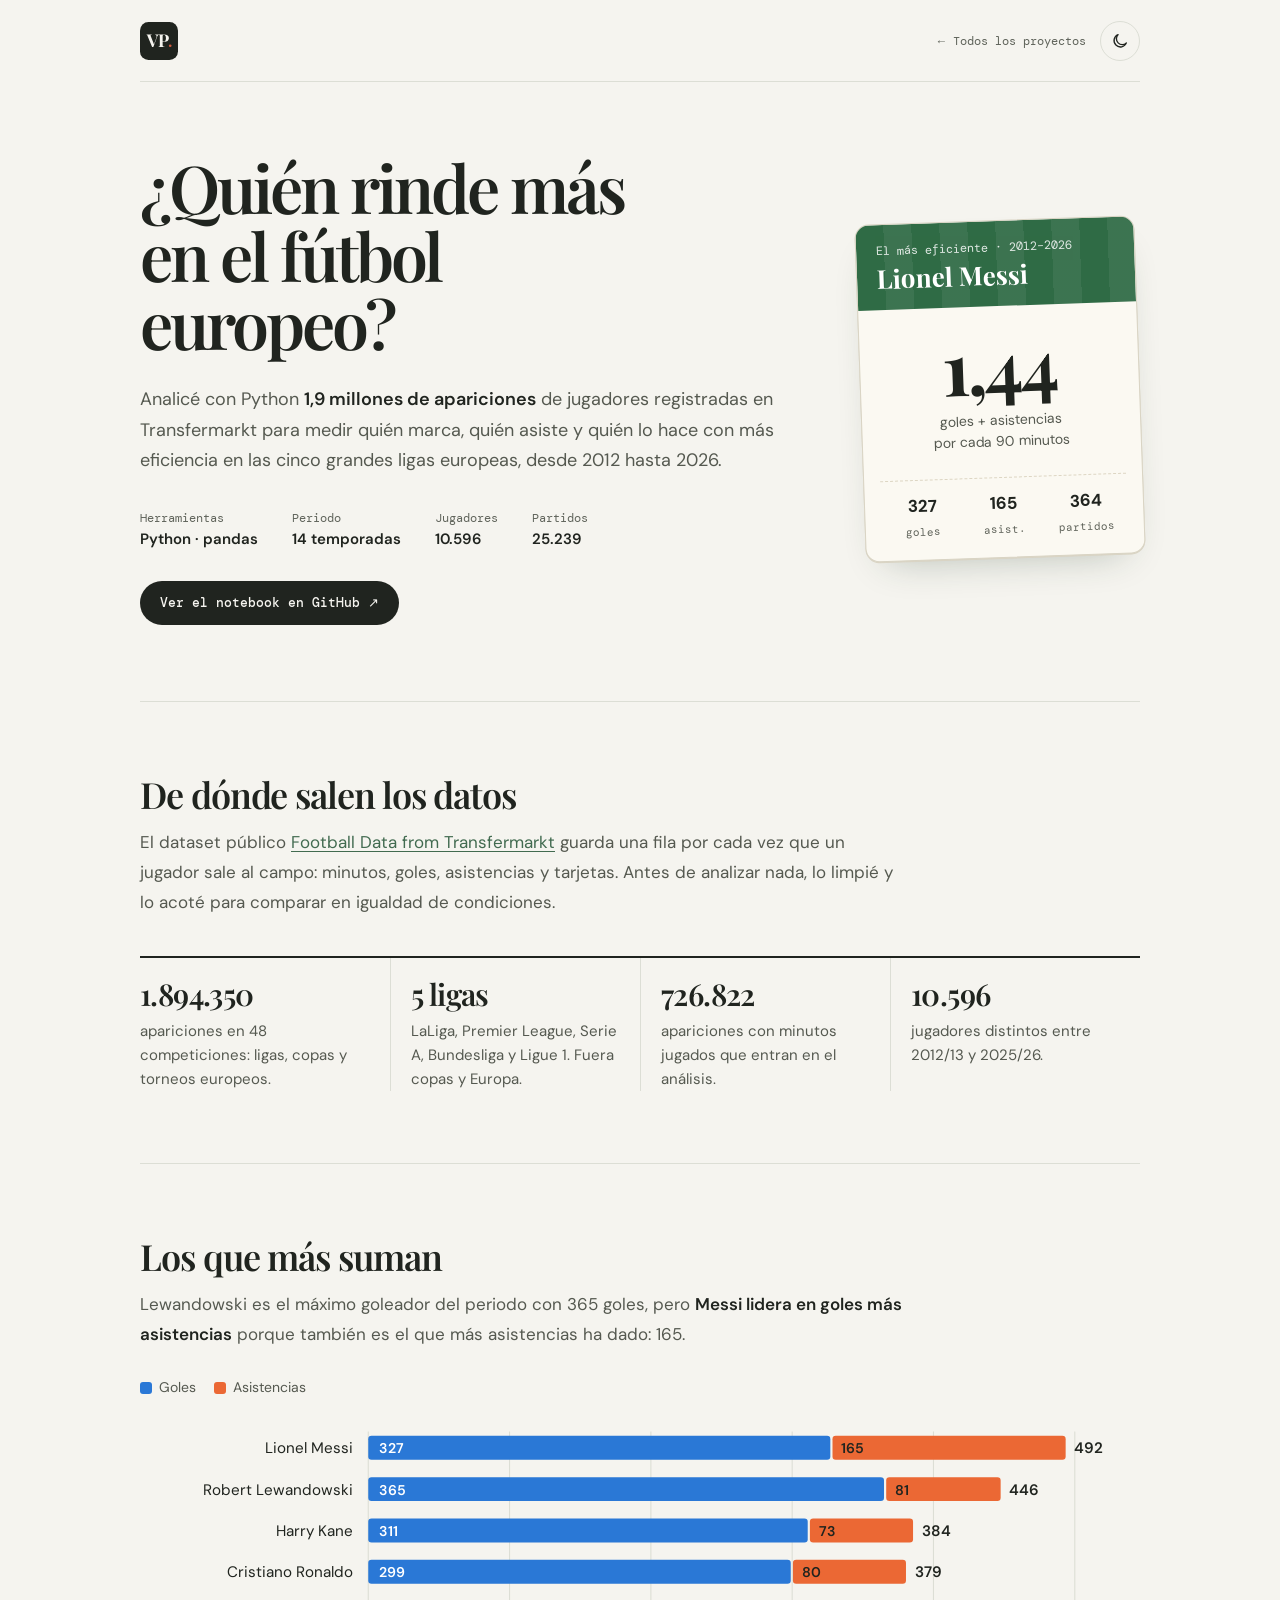
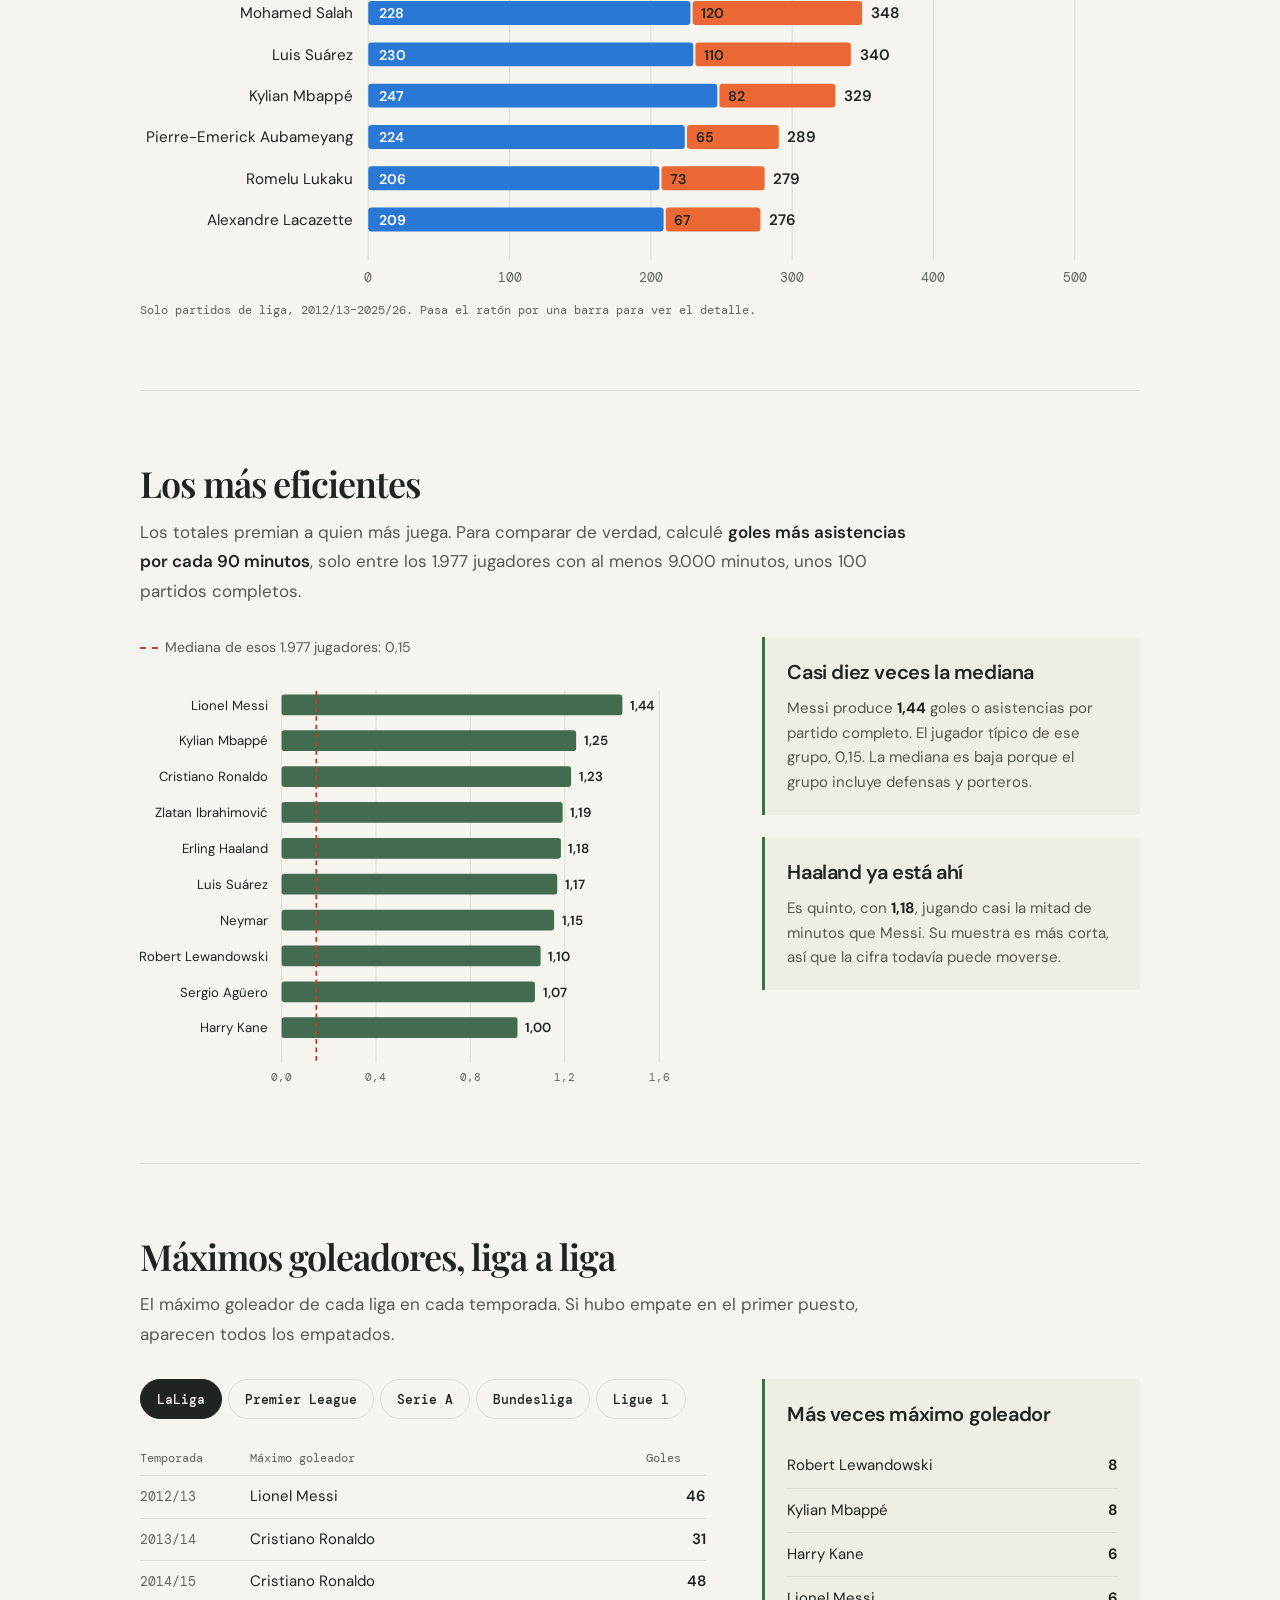
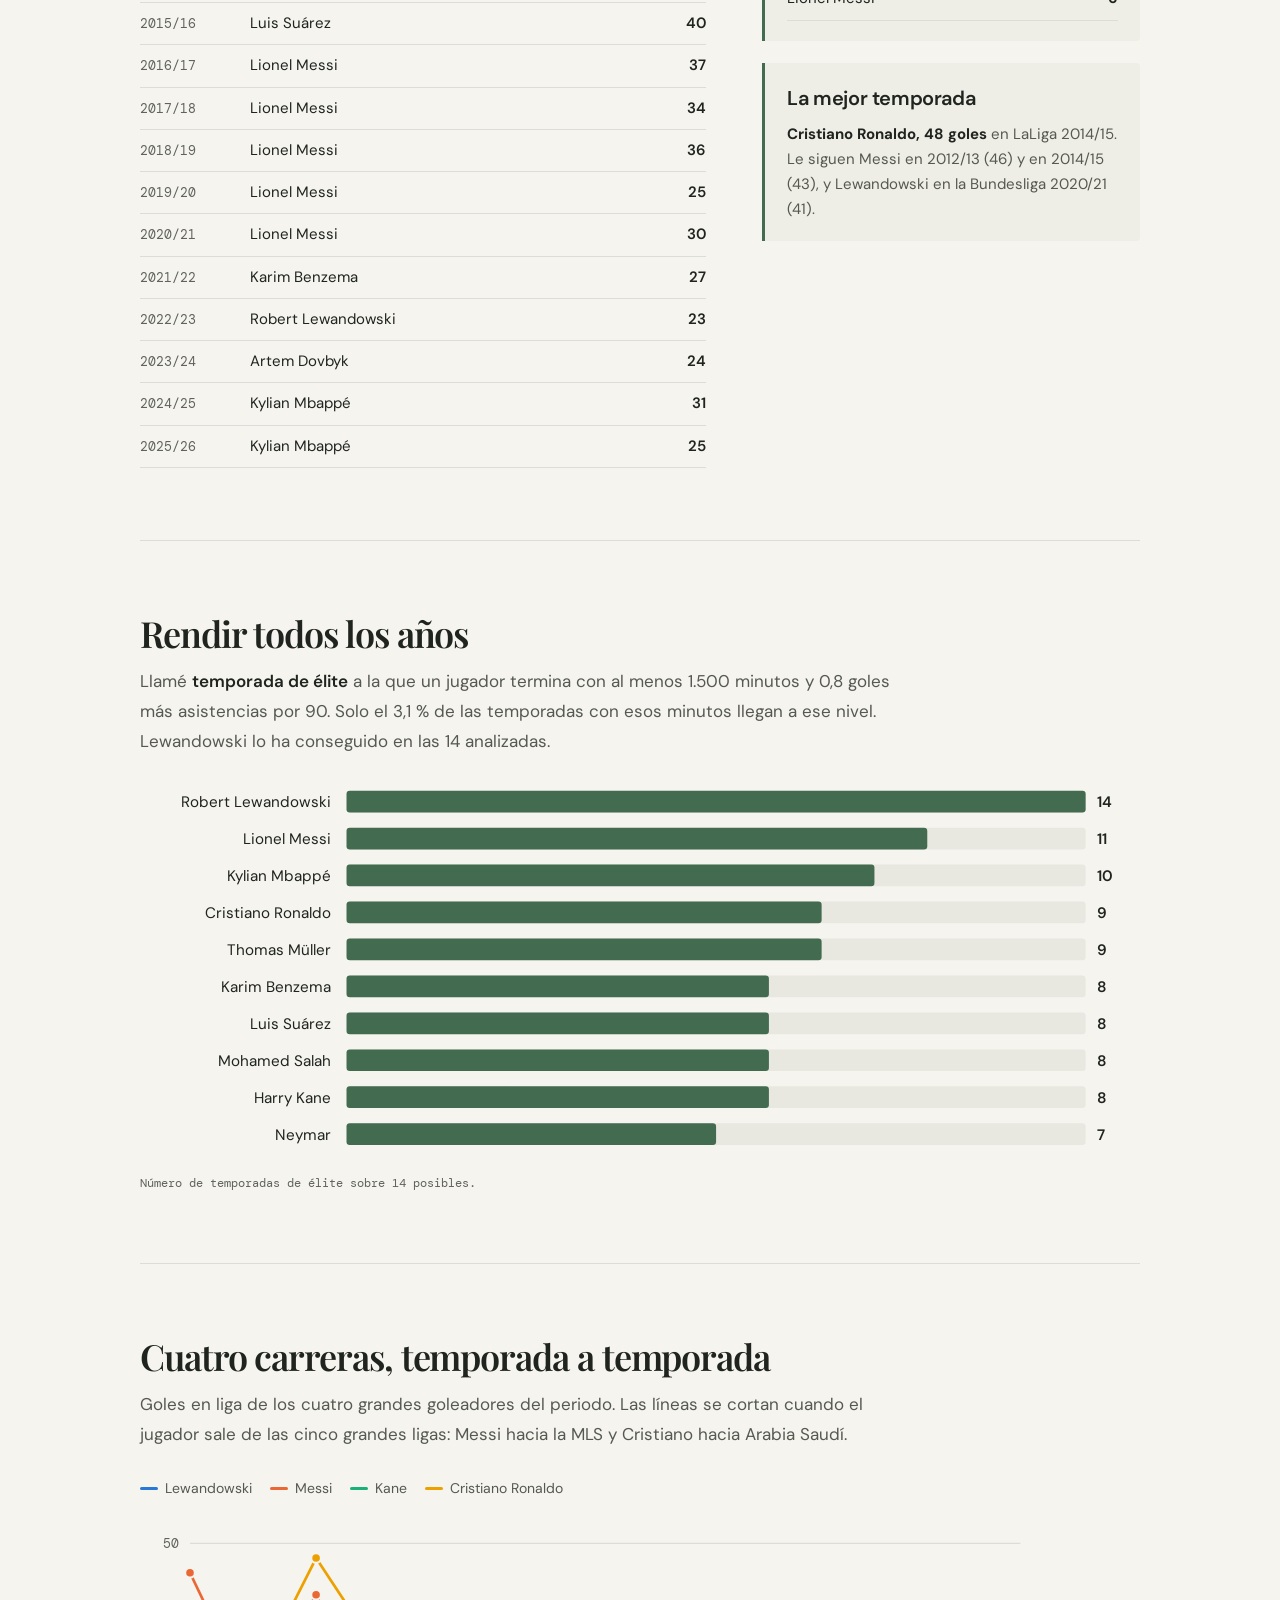
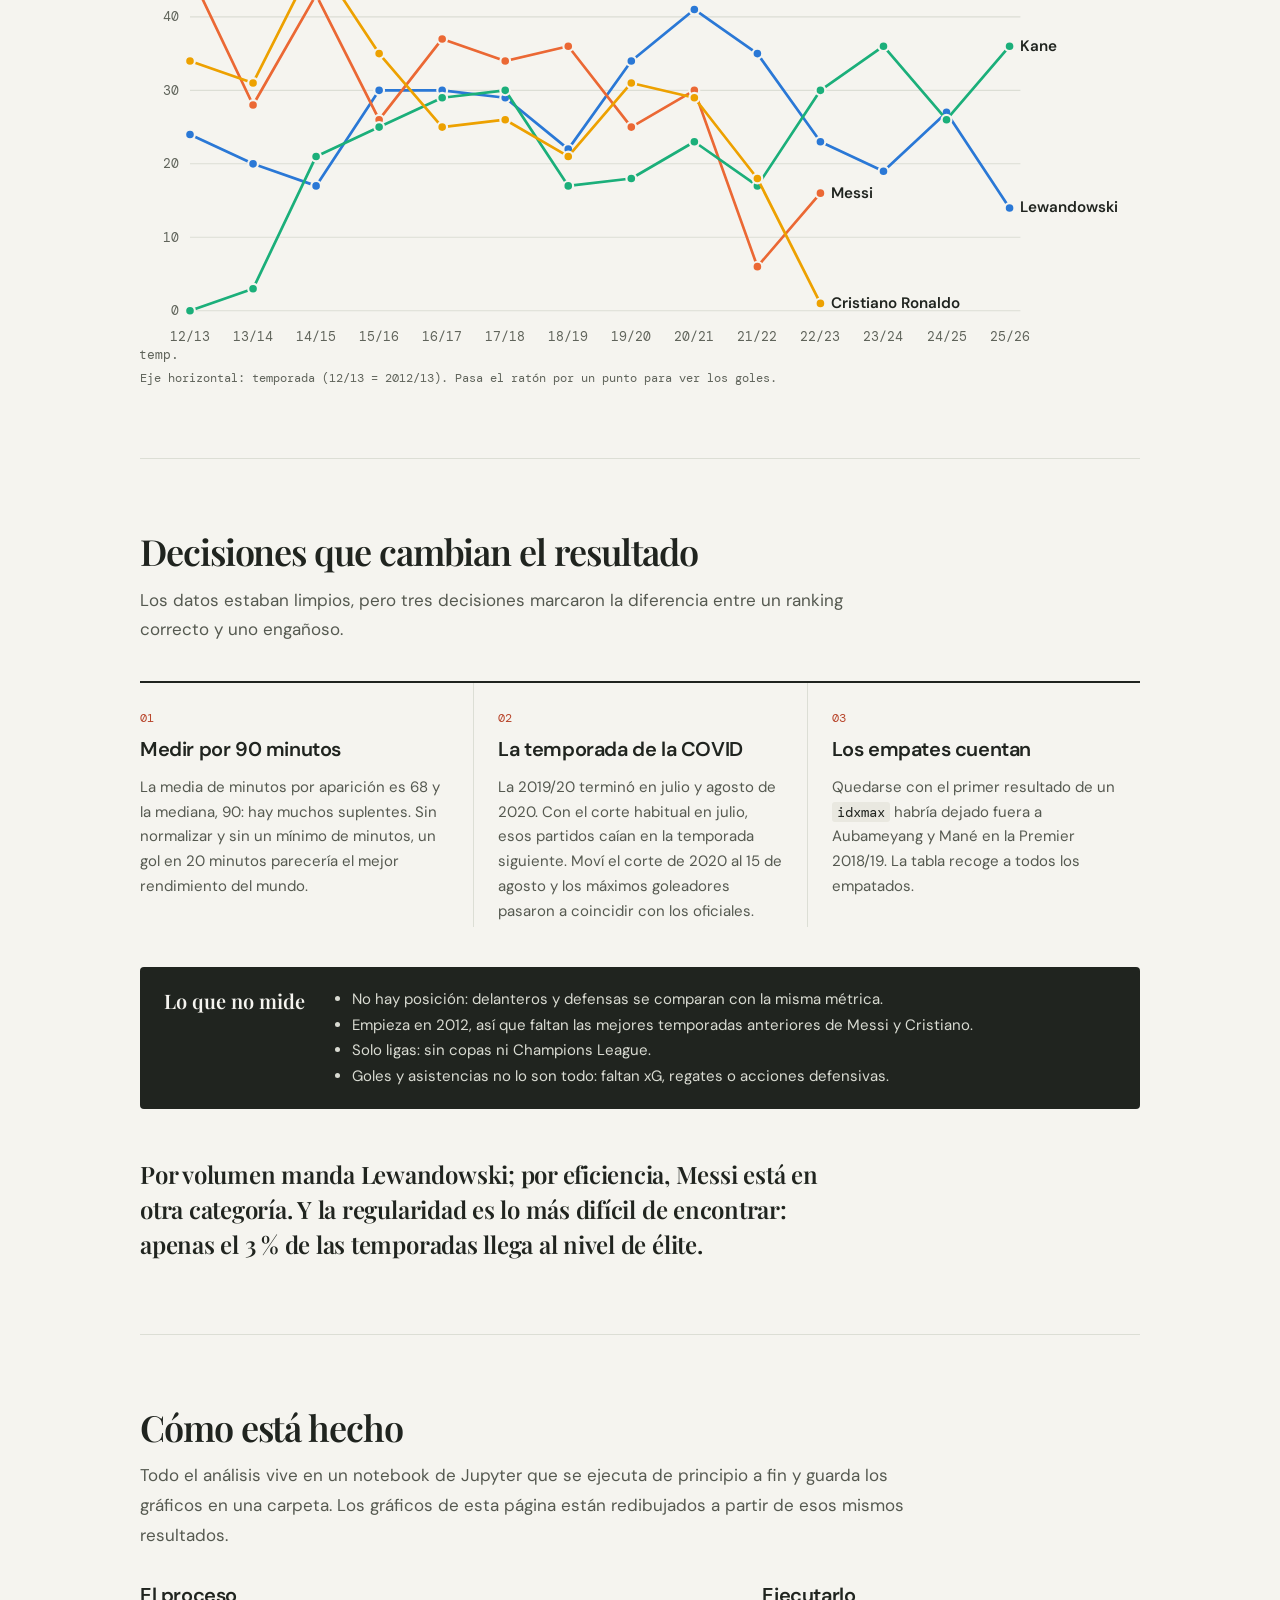
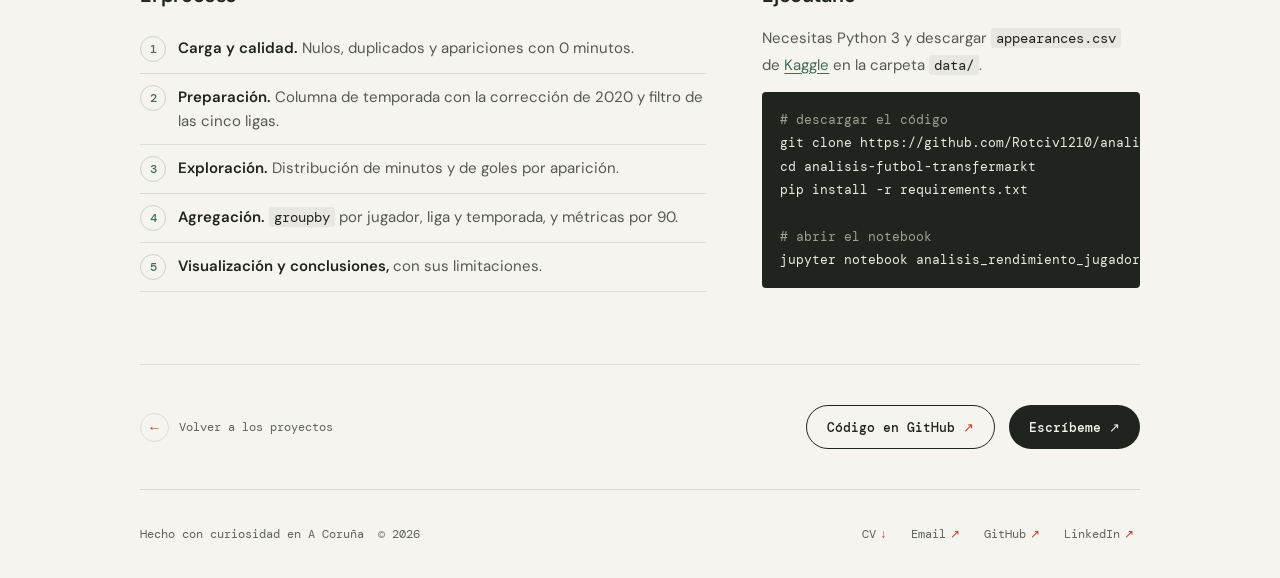
==== commit a2b52522: "Logo VP" ====
--- a/analisisfutbol/index.html
+++ b/analisisfutbol/index.html
@@ -12,7 +12,9 @@
   <meta property="og:description" content="1,9 millones de apariciones de Transfermarkt analizadas con Python: goleadores, eficiencia por 90 minutos y regularidad en las 5 grandes ligas." />
   <meta name="twitter:card" content="summary" />
   <title>¿Quién rinde más en el fútbol europeo? — Víctor Pereira</title>
-  <link rel="icon" href="/imagenes/favicon.png" type="image/png">
+  <link rel="icon" href="/imagenes/logo-vp.svg" type="image/svg+xml">
+  <link rel="icon" href="/imagenes/favicon-vp.png" type="image/png">
+  <link rel="apple-touch-icon" href="/imagenes/apple-touch-icon.png">
   <link rel="preconnect" href="https://fonts.googleapis.com">
   <link rel="preconnect" href="https://fonts.gstatic.com" crossorigin>
   <link href="https://fonts.googleapis.com/css2?family=DM+Mono:wght@400;500&family=DM+Sans:wght@400;500;600;700&family=Playfair+Display:wght@600;700&display=swap" rel="stylesheet">
@@ -186,7 +188,7 @@
 <body>
   <main class="wrap">
     <nav class="topbar t-top" aria-label="Navegación principal">
-      <a class="monogram" href="/" aria-label="Víctor Pereira, volver al portfolio">VP<span>.</span></a>
+      <a class="monogram" href="/" aria-label="Víctor Pereira, volver al portfolio"><img class="logo logo-luz" src="/imagenes/logo-vp.svg" alt="" width="38" height="38"><img class="logo logo-noche" src="/imagenes/logo-vp-claro.svg" alt="" width="38" height="38"></a>
       <div class="topbar-right">
         <a class="back" href="/#proyectos"><span aria-hidden="true">←</span> Todos los proyectos</a>
         <button type="button" class="tema-btn" aria-pressed="false" aria-label="Cambiar a modo oscuro" title="Modo oscuro">
--- a/css/style.css
+++ b/css/style.css
@@ -146,3 +146,11 @@
 @media (max-width: 650px) {
   .topbar-right { gap: 10px; }
 }
+
+/* ---------- logo VP ---------- */
+.monogram { display: inline-flex; align-items: center; }
+.monogram .logo { display: block; width: 38px; height: 38px; }
+.monogram .logo-noche { display: none; }
+[data-theme="dark"] .monogram .logo-luz { display: none; }
+[data-theme="dark"] .monogram .logo-noche { display: block; }
+@media (max-width: 650px) { .monogram .logo { width: 34px; height: 34px; } }
